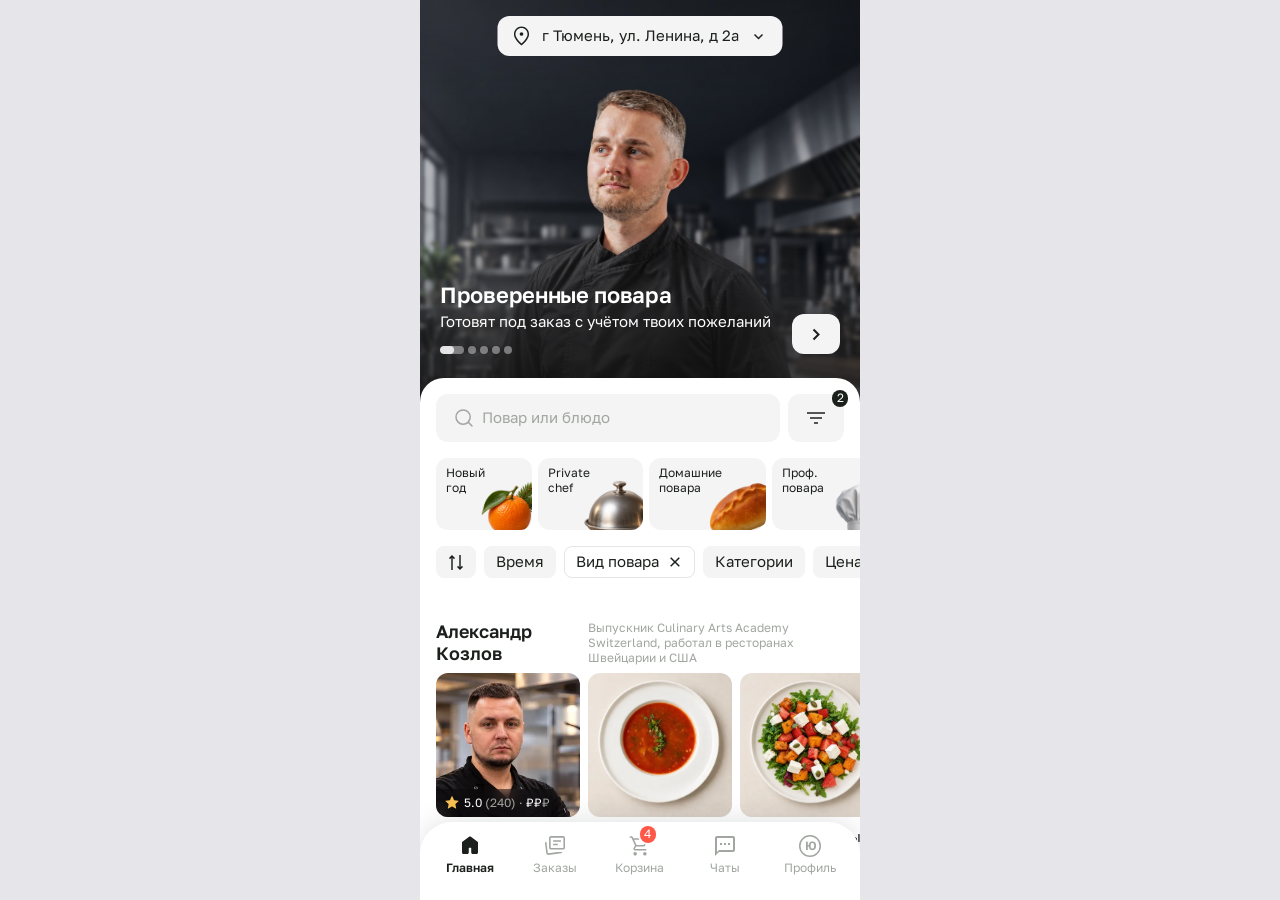
==== glavnaya-ryad-povara/index.html @ f870482f "Главная: закреплённая панель fixed для белой полосы в Safari (20.11) Co-Authored-By: Claude Sonnet 5" ====
<!doctype html>
<html lang="ru">
<head>
<meta charset="utf-8">
<meta name="viewport" content="width=device-width, initial-scale=1, viewport-fit=cover">
<!-- полоса с часами и батареей — цвета шапки с адресом (2026-11-11); тема меняет его скриптом -->
<meta name="theme-color" content="#ffffff">
<title>Главная: ряд повара</title>
<!-- Концепт главной: Figma «Главная», секция 4780:219049 (2026-11-20) — этаж по кадру 4759:200553
     (второй вариант 4780:204727 снят, есть в коммите cc2fe8f) и закреплённый адрес (4780:219273). Прежняя вёрстка — в коммитах до 2026-11-20, ещё раньше — arhiv/.
     Данные поваров — с прода 26.10.26, koncept-ryad-povara/povara.json; станции метро — из макетов, не с прода.
     Баннер — статичная картинка, собрана из слоёв кадра 4759:200554. -->
<link rel="preconnect" href="https://fonts.googleapis.com">
<link rel="preconnect" href="https://fonts.gstatic.com" crossorigin>
<link rel="stylesheet" href="https://fonts.googleapis.com/css2?family=Golos+Text:wght@400;600&family=Yanone+Kaffeesatz:wght@600&display=swap">
<link rel="stylesheet" href="ds/tokens.css?v=20261120pub2">
<link rel="stylesheet" href="ds/tab-bar.css?v=20261120pub2">
<link rel="stylesheet" href="local.css?v=20261120pub2">
</head>
<body>
<div class="app">
  <div class="screen">
  <div class="addr"><img src="ic/map-location-dark.svg" alt="" width="24" height="24"><span>г Тюмень, ул. Ленина, д 2а</span><img src="ic/chevron-down-24-dark.svg" alt="" width="24" height="24"></div>
  <div class="head-bg"></div>
  <div class="head-bar" hidden></div>
  <main class="scroll">
    <!-- Фото баннера стоит на месте, белый лист наезжает на него. Затемнение, текст, кнопка и точки едут с листом.
         Адрес всегда на экране; при закреплении растягивается на всю ширину над белой панелью (Figma 4780:219273). -->
    <div class="banner-photo">
      <img class="banner-img" src="img/banner-v20261120.jpg" alt="">
      <div class="banner-dim"></div>
      <div class="banner-top"></div>
    </div>
    <section class="banner">
      <div class="banner-bottom"></div>
      <div class="offer">
        <div class="offer-t">
          <h1>Проверенные повара</h1>
          <p>Готовят под заказ с учётом твоих пожеланий</p>
        </div>
        <div class="offer-foot"><div class="dots"><i class="on"></i><i></i><i></i><i></i><i></i></div></div>
        <button class="offer-go" type="button" aria-label="Смотреть всех"><img src="ic/chevron-right-bold.svg" alt="" width="24" height="24"></button>
      </div>
    </section>

    <section class="sheet">
      <div class="search-row">
        <div class="search"><img src="ic/search.svg" alt="" width="24" height="24"><span>Повар или блюдо</span></div>
        <button class="filter-btn" type="button" aria-label="Фильтры, выбрано 2"><img src="ic/list-filter.svg" alt="" width="24" height="24"><span class="badge">2</span></button>
      </div>
      <div class="tiles hs">
        <a class="tile" href="#" style="width:96px"><img src="img/v2/tile-mandarin.png" alt="" style="--r:-34px;--b:-9px"><span>Новый<br>год</span></a>
        <a class="tile" href="#" style="width:105px"><img src="img/v2/tile-klosh.png" alt="" style="--r:-31px;--b:-9px"><span>Private<br>chef</span></a>
        <a class="tile" href="#" style="width:117px"><img src="img/v2/tile-pirozhok.png" alt="" style="--r:-34px;--b:-9px"><span>Домашние<br>повара</span></a>
        <a class="tile" href="#" style="width:120px"><img src="img/v2/tile-kolpak.png" alt="" style="--r:-28px;--b:-9px"><span>Проф.<br>повара</span></a>
        <a class="tile" href="#" style="width:88px"><img src="img/v2/tile-tort.png" alt="" style="--r:-26.86px;--b:-2.61px;--w:82px;--h:44.727px"><span>Конди-<br>теры</span></a>
      </div>
      <div class="filters hs">
        <button class="chip icon" type="button" aria-label="Сортировка"><img src="ic/sort.svg" alt="" width="24" height="24"></button>
        <button class="chip" type="button">Время</button>
        <button class="chip on" type="button">Вид повара<img src="ic/close-small.svg" alt="" width="24" height="24"></button>
        <button class="chip" type="button">Категории</button>
        <button class="chip" type="button">Цена</button>
      </div>

      <!-- Этажи поваров — Figma 4759:200553 -->
      <div class="cooks">
        <article class="cook">
          <a class="cook-head" href="#">
            <b class="cook-name">Александр Козлов</b><span class="cook-bio">Выпускник Culinary Arts Academy Switzerland, работал в ресторанах Швейцарии и США</span>
          </a>
          <div class="dishes hs">
            <a class="cook-photo" href="#"><img src="img/av-kozlov.webp" alt="Александр Козлов"><span class="photo-rate"><img src="ic/star-fill-16.svg" alt="" width="16" height="16"><span>5.0 <span class="mute">(240) · </span>₽₽<span class="mute">₽</span></span></span></a>
            <img src="img/emelyanova-1.webp" alt="">
            <img src="img/emelyanova-2.webp" alt="">
            <img src="img/emelyanova-3.webp" alt="">
          </div>
          <div class="facts hs">
            <span class="fact"><img src="ic/clock.svg" alt="" width="24" height="24"><span>Завтра с 11:00</span></span>
            <span class="fact"><img src="ic/truck.svg" alt="" width="24" height="24"><span>От 540 ₽</span></span>
            <span class="fact"><span class="pin" style="--line:#fc5454"><img src="ic/map-pin.svg" alt="" width="24" height="24"><i></i></span><span>Университет Дружбы Народов</span></span>
          </div>
        </article>

        <article class="cook">
          <a class="cook-head" href="#">
            <b class="cook-name">Денис Сыс</b><span class="cook-bio">Шеф-повар с 10-летним стажем и международным опытом</span>
          </a>
          <div class="dishes hs">
            <a class="cook-photo" href="#"><img src="img/av-sys.webp" alt="Денис Сыс"><span class="photo-rate"><img src="ic/star-fill-16.svg" alt="" width="16" height="16"><span>4.9 <span class="mute">(274) · </span>₽₽<span class="mute">₽</span></span></span></a>
            <img src="img/sys-1.webp" alt="">
            <img src="img/sys-2.webp" alt="">
            <img src="img/sys-3.webp" alt="">
          </div>
          <div class="facts hs">
            <span class="fact"><img src="ic/clock-green.svg" alt="" width="24" height="24"><span>Сегодня с 21:00</span></span>
            <span class="fact"><img src="ic/truck.svg" alt="" width="24" height="24"><span>От 540 ₽</span></span>
            <span class="fact"><span class="pin" style="--line:#3c8fdc"><img src="ic/map-pin.svg" alt="" width="24" height="24"><i></i></span><span>Бибирево</span></span>
          </div>
        </article>

        <a class="interlude" href="#">
          <img src="img/v2/otbor.png" alt="" width="80" height="80">
          <span class="interlude-t">
            <b><span>Как мы отбираем поваров</span><img src="ic/chevron-right-bold.svg" alt="" width="24" height="24"></b>
            <p>Кого пускаем готовить и что проверяем перед первым заказом</p>
          </span>
        </a>

        <article class="cook">
          <a class="cook-head" href="#">
            <b class="cook-name">Елена Емельянова</b><span class="cook-bio">Профессиональный повар, стаж более 20 лет</span>
          </a>
          <div class="dishes hs">
            <a class="cook-photo" href="#"><img src="img/av-emelyanova.webp" alt="Елена Емельянова"><span class="photo-rate"><img src="ic/star-fill-16.svg" alt="" width="16" height="16"><span>5.0 <span class="mute">(384) · </span>₽<span class="mute">₽₽</span></span></span></a>
            <img src="img/kozlov-1.webp" alt="">
            <img src="img/kozlov-2.webp" alt="">
            <img src="img/kozlov-3.webp" alt="">
          </div>
          <div class="facts hs">
            <span class="fact"><img src="ic/clock.svg" alt="" width="24" height="24"><span>Завтра с 11:00</span></span>
            <span class="fact"><img src="ic/truck.svg" alt="" width="24" height="24"><span>От 540 ₽</span></span>
            <span class="fact"><span class="pin" style="--line:#2ba84a"><img src="ic/map-pin.svg" alt="" width="24" height="24"><i></i></span><span>Сокольники</span></span>
          </div>
        </article>
      </div>
    </section>
  </main>
  </div>
  <nav class="tab-bar" data-active="home" data-cart="4"></nav>
</div>
<script src="ds/tab-bar.js?v=20261120pub2"></script>
<script>
  // Шапка с адресом. Пока лист далеко, фото темнеет: чем ближе лист к адресу, тем темнее, до 50 %. Когда до верха
  // листа остаётся 124 px, белый фон поднимается из-под листа быстрее него и доходит до верха, когда лист встаёт
  // под панель (72 px = 16 + плашка 40 + 16). Дальше адрес закреплён (Figma 4780:219273, 2026-11-20): белая панель
  // над контентом, за следующие 24 px прокрутки её нижние углы скругляются до 24, проявляется тень, а плашка адреса
  // растягивается от ширины текста до всей ширины минус 16 по краям — текст по центру, иконки уходят к краям.
  (function () {
    var sc = document.querySelector('.scroll'), sheet = document.querySelector('.sheet'), addr = document.querySelector('.addr');
    var bg = document.querySelector('.head-bg'), bar = document.querySelector('.head-bar'), dim = document.querySelector('.banner-dim');
    var FROM = 124, TO = 72, R = 24, DIM = .5, start = null, hug = null, queued = false;
    // Полоса с часами и батареей в мобильном Safari (2026-11-20): после закрепления адреса — белая, символы тёмные.
    // iOS 15–18 красят её по theme-color и фону страницы (белые, задаёт скрипт темы), iOS 26 — по элементу
    // position: fixed у верхнего края: это закреплённая панель. Если Safari кладёт страницу под полосу
    // (viewport-fit=cover), адрес и панель сдвигаются на её высоту — sat берём из вычисленного top плашки адреса.
    var sat = 0;
    function update() {
      queued = false;
      sat = Math.max(0, parseFloat(getComputedStyle(addr).top) - 16) || 0;
      TO = 72 + sat; FROM = TO + 52;
      var t = sheet.getBoundingClientRect().top - sc.getBoundingClientRect().top;
      if (start === null || sc.scrollTop === 0) start = t + sc.scrollTop;
      if (hug === null) { addr.style.width = ''; hug = addr.offsetWidth; }
      dim.style.opacity = DIM * Math.min(1, Math.max(0, (start - t) / (start - FROM)));
      var p = Math.min(1, Math.max(0, (FROM - t) / (FROM - TO)));
      var q = Math.min(1, Math.max(0, (TO - t) / R));
      bg.style.visibility = t >= FROM || q === 1 ? 'hidden' : 'visible';
      bg.style.transform = 'translateY(' + (FROM * (1 - p)) + 'px)';
      bg.style.borderRadius = (R * (1 - p)) + 'px ' + (R * (1 - p)) + 'px 0 0';
      bar.hidden = t > TO;
      bar.style.borderRadius = '0 0 ' + (R * q) + 'px ' + (R * q) + 'px';
      bar.style.setProperty('--q', q.toFixed(3));
      var full = sc.clientWidth - 32;
      addr.style.width = q > 0 ? (hug + (full - hug) * q) + 'px' : '';
      sheet.style.borderRadius = (R * (1 - q)) + 'px ' + (R * (1 - q)) + 'px 0 0';
    }
    sc.addEventListener('scroll', function () { if (!queued) { queued = true; requestAnimationFrame(update); } }, { passive: true });
    window.addEventListener('resize', function () { start = null; hug = null; update(); });
    document.fonts && document.fonts.ready.then(function () { hug = null; update(); });
    update();
  })();
  // Две темы (2026-11-10): зелёная — Figma 4660:14499, тот же концепт, другие цвета. С 2026-11-11 без табов, две ссылки: без хеша белая, #green зелёная.
  // Цвета — переменными на .app, иконки и сторис с зашитыми цветами — из зелёных копий (ic-green/, img/story-green-*).
  (function () {
    var app = document.querySelector('.app');
    function setTheme() {
      var green = location.hash === '#green';
      app.dataset.theme = green ? 'green' : 'white';
      // полоса с часами и батареей — цвета шапки с адресом: theme-color и фон страницы, по ним браузер её красит
      var bar = green ? '#f1f3ef' : '#ffffff';
      document.querySelector('meta[name=theme-color]').content = bar;
      document.documentElement.style.background = document.body.style.background = bar;
      document.querySelectorAll('.screen img').forEach(function (img) {
        if (!img.dataset.src) img.dataset.src = img.getAttribute('src');
        var src = img.dataset.src;
        img.setAttribute('src', green ? src.replace(/^ic\//, 'ic-green/').replace(/^img\/story-(\d)/, 'img/story-green-$1') : src);
      });
    }
    window.addEventListener('hashchange', setTheme);
    setTheme();
  })();
  // Старые ссылки на #v1 и #v2 ведут в архив
  if (location.hash === '#v1' || location.hash === '#v2') location.replace('arhiv/index.html' + location.hash);
  // Строка «время · доставка · метро» едет вместе с рядом фото (2026-11-20): сдвигается на столько же, пока не дойдёт
  // до своего конца — тогда встаёт у правого края, а фото листаются дальше. Обратно так же.
  document.querySelectorAll('.cook').forEach(function (cook) {
    var dishes = cook.querySelector('.dishes'), facts = cook.querySelector('.facts');
    function sync() { facts.scrollLeft = Math.min(dishes.scrollLeft, facts.scrollWidth - facts.clientWidth); }
    dishes.addEventListener('scroll', sync, { passive: true });
    window.addEventListener('resize', sync);
  });
  // Пока ссылок на экраны повара нет
  document.querySelectorAll('a[href="#"]').forEach(function (a) {
    a.addEventListener('click', function (e) { e.preventDefault(); });
  });
</script>
</body>
</html>
---- glavnaya-ryad-povara/ds/tokens.css ----
/*
 * tokens.css — сгенерирован из tokens.json скриптом build-tokens.py. Руками не править.
 * Правишь токен → правишь design-system/tokens.json → запускаешь build-tokens.py.
 */

:root {
  /* color */
  --color-text-and-icon: #1c201d;
  --color-text-and-icon-on-dark: #ffffff;
  --color-text-and-icon-mute: #a1a6a1;
  --color-bg: #ffffff;
  --color-bg-contrast: #f4f4f4;
  --color-border: #e3e6e2;
  --color-accent: #1daa47;
  --color-accent-bg: #e7f5eb;
  --color-accent-hover: #078b2e;
  --color-error: #ff5748;
  --color-error-hover: #ffd5d1;
  --color-error-bg: #ffe6e4;

  /* space: пусто */

  /* radius */
  --radius-default: 12px;
  --radius-small: 8px;

  /* font */
  --font-family: "Golos Text", -apple-system, BlinkMacSystemFont, "Segoe UI", Roboto, sans-serif;
  --font-family-accent: "Yanone Kaffeesatz", "Golos Text", sans-serif;
  --font-h2: 600 22px/28px var(--font-family);
  --font-h3: 600 18px/22px var(--font-family);
  --font-h4: 600 15px/21px var(--font-family);
  --font-h5: 600 12px/15px var(--font-family);
  --font-body: 400 15px/21px var(--font-family);
  --font-caption: 400 12px/15px var(--font-family);
  --font-h1-wow: 600 48px/42px var(--font-family-accent);
  --font-h1-wow-tracking: -0.3px;
  --font-h1-wow-case: uppercase;

  /* size: пусто */

  /* shadow: пусто */

  /* breakpoint: пусто */
}
---- glavnaya-ryad-povara/ds/tab-bar.css ----
/*
 * tab-bar — нижнее меню приложения.
 * Снят с Figma «Главная», bottom-menu (узел 4544:6009), 27.10.26. Стили — новая ДС v2:
 * цвета Colors-semantic-styles-v2, подпись — caption-v2.
 * Отличие от макета: в макете пункты по 72 px по центру, здесь просветы между пунктами
 * и до краёв равные на любой ширине (пользователь, 27.10.26: «равные отступы по ширине —
 * как обычно на мобильных таббарах»).
 *
 * Подключение (иконки и подписи рисует tab-bar.js):
 *   <link rel="stylesheet" href="…/design-system/tokens.css">
 *   <link rel="stylesheet" href="…/design-system/components/tab-bar.css">
 *   <nav class="tab-bar" data-active="home" data-cart="4"></nav>
 *   <script src="…/design-system/components/tab-bar.js"></script>
 *
 * data-active: home | orders | cart | chats | profile
 * data-cart:   число на бейдже корзины; нет атрибута — нет бейджа.
 * Таббар не задаёт себе внешние отступы и положение: прибить его к низу экрана —
 * дело контейнера (например, flex-колонка с прокручиваемым содержимым выше).
 */

.tab-bar {
  display: flex;
  justify-content: space-evenly;
  height: 78px;
  padding: 0 8px;
  background: var(--color-bg);
  box-shadow: inset 0 1px 0 var(--color-border);
}

.tab-bar__item {
  flex: 0 0 auto;
  display: flex;
  flex-direction: column;
  justify-content: flex-end;
  align-items: center;
  gap: 2px;
  padding: 12px 0 24px;
  border: 0;
  background: none;
  font: var(--font-caption);
  color: var(--color-text-and-icon-mute);
  text-decoration: none;
  cursor: pointer;
}

.tab-bar__item.is-active { color: var(--color-text-and-icon); }

.tab-bar__icon { position: relative; width: 24px; height: 24px; color: var(--color-text-and-icon-mute); }
.tab-bar__icon svg { display: block; width: 24px; height: 24px; }
.tab-bar__item.is-active .tab-bar__icon { color: var(--color-accent); }

.tab-bar__label { padding-bottom: 1px; white-space: nowrap; }

.tab-bar__badge {
  position: absolute;
  left: 12px;
  top: -8px;
  min-width: 16px;
  height: 17px;
  padding: 0 4px 2px;
  border-radius: 16px;
  background: var(--color-error);
  box-shadow: 0 0 0 2px var(--color-bg);
  font: var(--font-caption);
  color: var(--color-text-and-icon-on-dark);
  text-align: center;
}
---- glavnaya-ryad-povara/local.css ----
/* Главная: концепт «ряд повара». С 2026-11-20 свёрстан по Figma «Главная», секция 4780:219049:
   вариант этажа 1 — кадр 4759:200553, вариант 2 — 4780:204727, закреплённый адрес — 4780:219273.
   Прежняя вёрстка (сторис-кружки, фильтры с иконками, этаж «имя и рейтинг сверху») — в коммите до 2026-11-20. */
* { box-sizing: border-box; }
html, body { margin: 0; height: 100%; }
body { background: #e5e5ea; font: var(--font-body); color: var(--color-text-and-icon); }
/* На телефоне фон страницы — цвета шапки (его ставит скрипт, по нему браузер красит полосу с часами).
   Ширина (2026-11-20): на телефоне до 500 px — на случай широкого телефона у согласующего, на десктопе
   (мышь) 440 px. Шире прототипа — по бокам серый. */
@media (min-width: 501px) { html, body { background: #e5e5ea !important; } }
@media (hover: hover) and (pointer: fine) and (min-width: 441px) { html, body { background: #e5e5ea !important; } }
p { margin: 0; }
img { display: block; }
.hs { display: flex; overflow-x: auto; scrollbar-width: none; overscroll-behavior-x: contain; }
.hs::-webkit-scrollbar { display: none; }
.mute { color: var(--color-text-and-icon-mute); }
.ink { color: var(--color-text-and-icon); }
[hidden] { display: none !important; }

.app { position: relative; display: flex; flex-direction: column; width: 100%; max-width: 500px; height: 100vh; height: 100dvh; margin: 0 auto; overflow: hidden; background: var(--color-bg); color: var(--color-text-and-icon); }
/* .screen — весь экран: таббар лежит поверх контента (у него скруглённый верх, под углами виден контент) */
@media (hover: hover) and (pointer: fine) { .app { max-width: 440px; } }
.screen { position: relative; flex: 1; min-height: 0; display: flex; flex-direction: column; }
.scroll { flex: 1; min-height: 0; overflow-y: auto; overflow-x: hidden; }

/* Таббар из дизайн-системы, поверх — отличия нового макета (bottom-menu 4780:219050): скруглённый верх 32,
   тень вместо линии, активный пункт тёмный, подпись полужирная. В дизайн-систему не переносим (правило 4). */
.app > .tab-bar { position: absolute; left: 0; right: 0; bottom: 0; z-index: 6; border-radius: 32px 32px 0 0; box-shadow: 0 -2px 32px -5px rgba(13, 18, 28, .16); }
.app > .tab-bar .tab-bar__item.is-active .tab-bar__icon { color: var(--color-text-and-icon); }
.app > .tab-bar .tab-bar__item.is-active .tab-bar__label { font-weight: 600; }
/* пункты делят всю ширину поровну, поля по бокам 8 (в макете по 75 px на 390) — в дизайн-системе просветы равные */
.app > .tab-bar { justify-content: stretch; padding: 0 8px; }
.app > .tab-bar .tab-bar__item { flex: 1 1 0; min-width: 0; }

/* баннер — Figma 4759:200554: 390×356, белый лист наезжает снизу на 24. Картинка собрана из двух слоёв макета
   (кухня с размытием 70 % на #08111d и повар), 3x, 1170×1068 — ровно в пропорции баннера.
   Скролл (2026-11-10): фото прилипает к верху и стоит на месте, белый лист наезжает на него; слой .banner
   с затемнением, текстом, кнопкой и точками лежит поверх фото и едет с листом. */
.banner-photo { position: sticky; top: 0; aspect-ratio: 390 / 356; overflow: hidden; background: #08111d; }
.banner { position: relative; z-index: 1; aspect-ratio: 390 / 356; margin-top: calc(-100% * 356 / 390); }
.banner-img { position: absolute; inset: 0; width: 100%; height: 100%; object-fit: cover; object-position: 50% 0; }
.banner-dim { position: absolute; inset: 0; background: #000; opacity: 0; }
.banner-top { position: absolute; inset: 0 0 auto; height: 100px; background: linear-gradient(#000, transparent); opacity: .2; }
.banner-bottom { position: absolute; inset: auto 0 0; height: 162px; background: linear-gradient(rgba(21, 21, 21, 0), #151515); opacity: .6; -webkit-backdrop-filter: blur(32px); backdrop-filter: blur(32px);
  -webkit-mask-image: linear-gradient(transparent, #000 50%); mask-image: linear-gradient(transparent, #000 50%); }
.offer { position: absolute; left: 20px; right: 20px; bottom: 48px; display: flex; flex-direction: column; gap: 2px; color: var(--color-text-and-icon-on-dark); }
.offer-t { display: flex; flex-direction: column; gap: 2px; }
.offer h1 { margin: 0; font: var(--font-h2); letter-spacing: -0.3px; }
.offer p { padding-right: 56px; font: var(--font-body); }
.offer-foot { display: flex; align-items: flex-end; height: 20px; padding-top: 12px; }
.offer-go { position: absolute; right: 0; bottom: 0; display: flex; padding: 8px 12px; border: 0; border-radius: var(--radius-default); background: var(--color-bg-contrast); cursor: pointer; }
.dots { display: flex; align-items: center; gap: 4px; }
.dots i { width: 8px; height: 8px; border-radius: 4px; background: #fff; opacity: .4; }
.dots .on { position: relative; width: 24px; opacity: 1; background: rgba(255, 255, 255, .4); overflow: hidden; }
.dots .on::after { content: ""; position: absolute; inset: 0 auto 0 0; width: 14px; border-radius: 4px; background: rgba(255, 255, 255, .8); }

/* Адрес — плашка #f4f4f4 по ширине текста, по центру; статус-бар не рисуем, поэтому 16 px от верха.
   Закреплённый (Figma 4780:219273, 2026-11-20): плашка растягивается на всю ширину минус 16 по краям,
   текст по центру, иконки по краям; под ней белая панель со скруглённым низом 24 и тенью.
   Ширину по мере прокрутки задаёт скрипт. */
.addr { position: fixed; top: calc(16px + env(safe-area-inset-top, 0px)); left: 50%; z-index: 5; transform: translateX(-50%); display: flex; align-items: center; justify-content: space-between; gap: 8px; max-width: calc(100% - 32px); height: 40px; padding: 8px 12px; border-radius: var(--radius-default); background: var(--color-bg-contrast); font: var(--font-body); color: var(--color-text-and-icon); white-space: nowrap; }
.addr span { overflow: hidden; text-overflow: ellipsis; padding: 1px 0 2px; }
/* белый фон, который поднимается из-под листа перед закреплением (2026-11-11) */
.head-bg { position: absolute; top: 0; left: 0; right: 0; z-index: 2; height: 240px; border-radius: 24px 24px 0 0; background: var(--color-bg); visibility: hidden; pointer-events: none; }
/* закреплённая панель: 16 + плашка 40 + 16. С 2026-11-20 position: fixed у верхнего края — по ней Safari на iOS 26
   красит полосу с часами; адрес тоже fixed. Если страница лежит под полосой, обе сдвигаются на её высоту (safe-area). */
/* Тень 0 2 32 −5 rgba(13,18,28,.16), её плотность — --q от скрипта */
.head-bar { --q: 0; position: fixed; top: 0; left: 0; right: 0; z-index: 4; max-width: 500px; margin: 0 auto; height: calc(72px + env(safe-area-inset-top, 0px)); background: var(--color-bg); box-shadow: 0 2px 32px -5px rgba(13, 18, 28, calc(.16 * var(--q))); pointer-events: none; }
@media (hover: hover) and (pointer: fine) { .head-bar { max-width: 440px; } }

/* белый лист — Figma 4759:200553: от верха листа 16, поиск, 16, карточки подборок, 16, фильтры, 32, повара */
.sheet { position: relative; z-index: 3; margin-top: -24px; padding: 16px 0 110px; border-radius: 24px 24px 0 0; background: var(--color-bg); }
.search-row { position: relative; display: flex; gap: 8px; margin: 0 16px; }
.search { flex: 1; min-width: 0; display: flex; align-items: center; gap: 6px; padding: 12px 20px 12px 16px; border-radius: var(--radius-default); background: var(--color-bg-contrast); color: var(--color-text-and-icon-mute); }
.search span { padding: 1px 0 2px; white-space: nowrap; }
.filter-btn { position: relative; flex: none; display: flex; padding: 12px 16px; border: 0; border-radius: var(--radius-default); background: var(--color-bg-contrast); cursor: pointer; }
.badge { position: absolute; top: -4px; right: -4px; min-width: 16px; padding: 0 4px 2px; border-radius: 16px; background: var(--color-text-and-icon); font: var(--font-caption); color: var(--color-text-and-icon-on-dark); text-align: center; }

/* Подборки карточками — Figma «Ряд 2» 4780:202649: высота 72, скругление 12, через 6. Подпись 12/15 в углу,
   картинка вылезает за правый нижний край и обрезается. Ширина и сдвиг картинки — у каждой свои, как в макете. */
.tiles { gap: 6px; margin-top: 16px; padding: 0 16px; }
.tile { position: relative; flex: none; height: 72px; border-radius: var(--radius-default); background: var(--color-bg-contrast); overflow: hidden; color: var(--color-text-and-icon); text-decoration: none; }
.tile span { position: absolute; left: 10px; top: 7px; font: var(--font-caption); white-space: nowrap; }
.tile img { position: absolute; right: var(--r); bottom: var(--b); width: var(--w, 108px); height: var(--h, 59px); max-width: none; object-fit: contain; }

/* Фильтры — 4759:200633: без иконок, кроме сортировки; выбранный белый с обводкой 1 px и крестиком.
   Ряд листается вбок; запас 2 px сверху и снизу, чтобы не срезалась обводка выбранного */
.filters { gap: 8px; margin: 14px 0 -2px; padding: 2px 16px; }
.chip { flex: none; display: flex; align-items: center; gap: 4px; padding: 4px 12px; border: 0; border-radius: var(--radius-small); background: var(--color-bg-contrast); font: var(--font-body); color: var(--color-text-and-icon); white-space: nowrap; cursor: pointer; }
.chip.icon { padding: 4px 8px; }
.chip.on { padding: 3px 7px 3px 11px; border: 1px solid var(--color-border); background: var(--color-bg); }

/* повара: от фильтров 32, между этажами 32 */
.cooks { display: flex; flex-direction: column; gap: 32px; padding-top: 32px; }
.cook { display: flex; flex-direction: column; gap: 8px; }
.cook-head { display: flex; gap: 8px; margin: 0 16px; color: inherit; text-decoration: none; }
.cook-name { font: var(--font-h3); }
.cook-bio { font: var(--font-caption); color: var(--color-text-and-icon-mute); overflow: hidden; display: -webkit-box; -webkit-box-orient: vertical; }
.dishes { gap: 8px; padding: 0 16px; }
.dishes > img { flex: none; width: 144px; height: 144px; border-radius: 12px; object-fit: cover; }
/* фото повара — кадр из макета (4759:200737): исходник 164 % × 205 %, сдвиг −40 %, −3 % */
.cook-photo { position: relative; flex: none; width: 144px; height: 144px; border-radius: 12px; overflow: hidden; }
.cook-photo > img { position: absolute; left: -57.7px; top: -4.2px; width: 236.8px; height: 295.6px; max-width: none; }
/* Время, доставка и метро под фото — 4759:200750: через 12, иконки 24 через 2. Строка шире экрана — листается */
.facts { gap: 12px; padding: 0 16px; }
.fact { flex: none; display: flex; align-items: center; gap: 2px; font: var(--font-body); white-space: nowrap; }
.fact span { padding: 1px 0 2px; }
/* строка не листается сама: её сдвигает скрипт вслед за рядом фото, пока не дойдёт до конца (2026-11-20) */
.facts { overflow-x: hidden; }
/* Точка ветки метро на иконке — 6×6, обводка 1 px снаружи цвета фона (в макете #fc5454 с белой обводкой OUTSIDE 1).
   Цвет задаётся у каждого повара через --line; пока условные, разные (2026-11-20). */
.pin { position: relative; flex: none; width: 24px; height: 24px; }
.pin i { position: absolute; left: 16px; top: 2px; width: 6px; height: 6px; border-radius: 50%; background: var(--line, #fc5454); box-shadow: 0 0 0 1px var(--color-bg); }

/* Этаж — Figma 4759:200731: имя в две строки на 144, справа регалии серым до трёх строк; рейтинг и ценовой
   сегмент — плашкой на фото. Линия 1 px (обводка верха шапки, до имени 10 — в макете 8, пользователь попросил 10 2026-11-20) только между двумя поварами подряд:
   после перебивки или баннера её нет (2026-11-20). Второй вариант этажа (4780:204727) снят 2026-11-20, есть в коммите cc2fe8f;
   вариант со скруглениями 0 и 4 px — в коммите 3090d8a. */
.cook-head { padding-top: 10px; }
.cook + .cook .cook-head { border-top: 1px solid var(--color-border); }
.cook-name { flex: none; width: 144px; }
.cook-bio { flex: 1; min-width: 0; -webkit-line-clamp: 3; }
.photo-rate { position: absolute; left: 0; bottom: 0; display: flex; align-items: flex-start; gap: 4px; padding: 6px 8px; border-radius: 0 8px 0 0; background: rgba(0, 0, 0, .24); -webkit-backdrop-filter: blur(8px); backdrop-filter: blur(8px); font: var(--font-caption); color: #fff; white-space: nowrap; }
.photo-rate span { padding-bottom: 1px; }
.photo-rate .mute { color: #a1a6a1; }


/* Перебивка между этажами — 4759:200797: серая карточка, картинка 80 (колпак с лупой на белом пятне), заголовок
   15/21 со стрелкой, подзаголовок 12/15 */
.interlude { display: flex; align-items: center; gap: 16px; margin: 0 16px; padding: 12px 16px; border-radius: var(--radius-default); background: var(--color-bg-contrast); color: var(--color-text-and-icon); text-decoration: none; }
.interlude > img { flex: none; width: 80px; height: 80px; }
.interlude-t { flex: 1; min-width: 0; padding-bottom: 4px; }
.interlude-t b { display: flex; align-items: center; gap: 2px; font: var(--font-h4); }
.interlude-t b span { padding: 1px 0 2px; }
.interlude-t p { font: var(--font-caption); }

/* Зелёная тема — Figma 4660:14499 (2026-11-10): тот же концепт, другие цвета. Фон #f1f3ef, подложки #e4e7e3,
   текст и иконки #0e3c1a, серый текст #95a399. Выбранный фильтр — цвета подложки, обводка #a3b4a7. */
.app[data-theme="green"] { --color-bg: #f1f3ef; --color-bg-contrast: #e4e7e3; --color-text-and-icon: #0e3c1a; --color-text-and-icon-mute: #95a399; }
.app[data-theme="green"] .chip.on { border-color: #a3b4a7; background: var(--color-bg-contrast); }
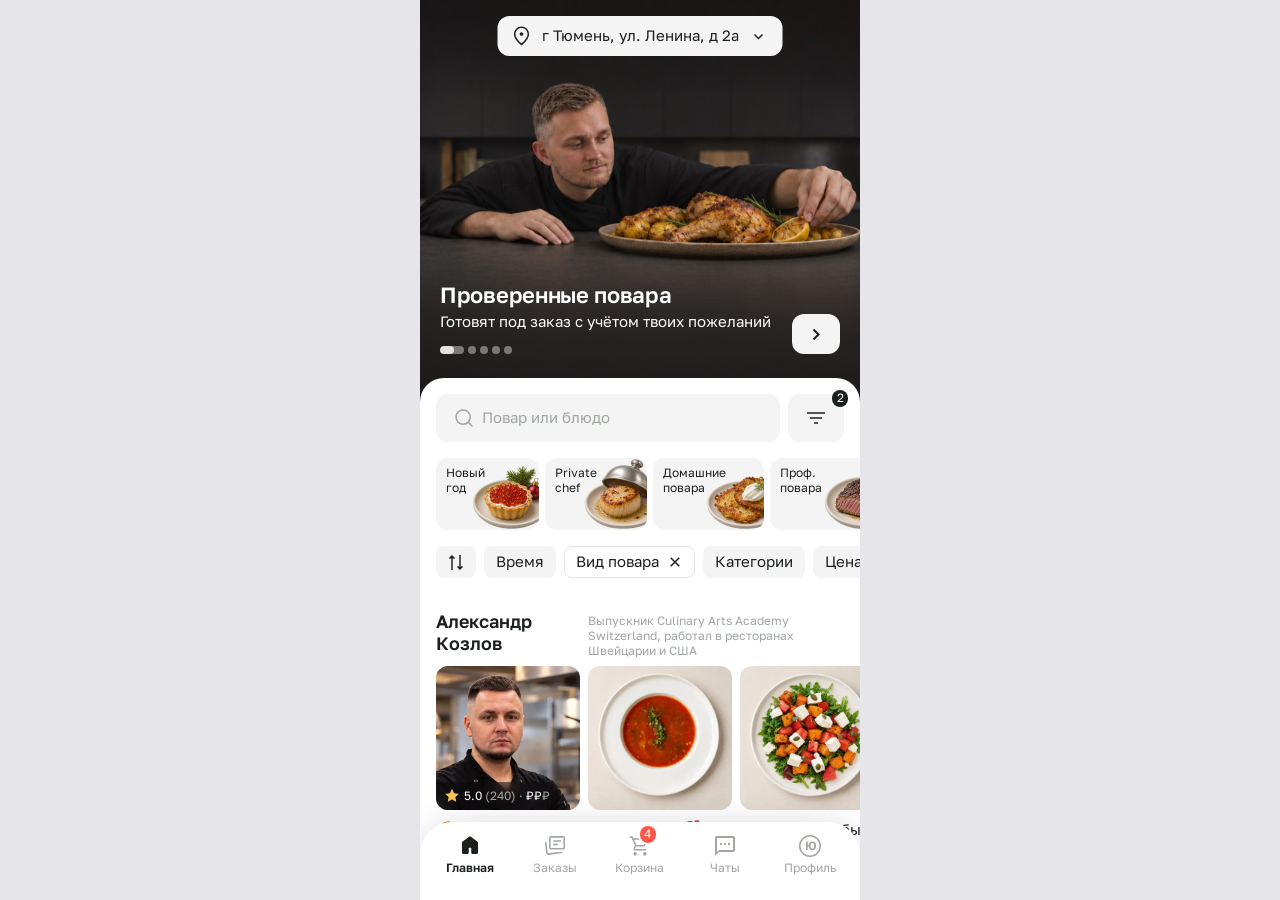
==== commit c2d9bcaa: "Главная: новый баннер и подборки, выравнивание этажа (pub5)" ====
--- a/glavnaya-ryad-povara/index.html
+++ b/glavnaya-ryad-povara/index.html
@@ -13,9 +13,9 @@
 <link rel="preconnect" href="https://fonts.googleapis.com">
 <link rel="preconnect" href="https://fonts.gstatic.com" crossorigin>
 <link rel="stylesheet" href="https://fonts.googleapis.com/css2?family=Golos+Text:wght@400;600&family=Yanone+Kaffeesatz:wght@600&display=swap">
-<link rel="stylesheet" href="ds/tokens.css?v=20261120pub2">
-<link rel="stylesheet" href="ds/tab-bar.css?v=20261120pub2">
-<link rel="stylesheet" href="local.css?v=20261120pub2">
+<link rel="stylesheet" href="ds/tokens.css?v=20261121pub5">
+<link rel="stylesheet" href="ds/tab-bar.css?v=20261121pub5">
+<link rel="stylesheet" href="local.css?v=20261121a">
 </head>
 <body>
 <div class="app">
@@ -27,7 +27,7 @@
     <!-- Фото баннера стоит на месте, белый лист наезжает на него. Затемнение, текст, кнопка и точки едут с листом.
          Адрес всегда на экране; при закреплении растягивается на всю ширину над белой панелью (Figma 4780:219273). -->
     <div class="banner-photo">
-      <img class="banner-img" src="img/banner-v20261120.jpg" alt="">
+      <img class="banner-img" src="img/banner-v20261121.jpg" alt="">
       <div class="banner-dim"></div>
       <div class="banner-top"></div>
     </div>
@@ -49,11 +49,11 @@
         <button class="filter-btn" type="button" aria-label="Фильтры, выбрано 2"><img src="ic/list-filter.svg" alt="" width="24" height="24"><span class="badge">2</span></button>
       </div>
       <div class="tiles hs">
-        <a class="tile" href="#" style="width:96px"><img src="img/v2/tile-mandarin.png" alt="" style="--r:-34px;--b:-9px"><span>Новый<br>год</span></a>
-        <a class="tile" href="#" style="width:105px"><img src="img/v2/tile-klosh.png" alt="" style="--r:-31px;--b:-9px"><span>Private<br>chef</span></a>
-        <a class="tile" href="#" style="width:117px"><img src="img/v2/tile-pirozhok.png" alt="" style="--r:-34px;--b:-9px"><span>Домашние<br>повара</span></a>
-        <a class="tile" href="#" style="width:120px"><img src="img/v2/tile-kolpak.png" alt="" style="--r:-28px;--b:-9px"><span>Проф.<br>повара</span></a>
-        <a class="tile" href="#" style="width:88px"><img src="img/v2/tile-tort.png" alt="" style="--r:-26.86px;--b:-2.61px;--w:82px;--h:44.727px"><span>Конди-<br>теры</span></a>
+        <a class="tile" href="#" style="width:103px"><img src="img/v2/tile-tartaletka.png" alt="" style="--r:-12px;--b:0px"><span>Новый<br>год</span></a>
+        <a class="tile" href="#" style="width:102px"><img src="img/v2/tile-grebeshok.png" alt="" style="--r:-15px;--b:0px"><span>Private<br>chef</span></a>
+        <a class="tile" href="#" style="width:111px"><img src="img/v2/tile-draniki.png" alt="" style="--r:-21px;--b:0px"><span>Домашние<br>повара</span></a>
+        <a class="tile" href="#" style="width:130px"><img src="img/v2/tile-steik.png" alt="" style="--r:-3px;--b:0px"><span>Проф.<br>повара</span></a>
+        <a class="tile" href="#" style="width:114px"><img src="img/v2/tile-chizkeik.png" alt="" style="--r:-7px;--b:-2px"><span>Конди-<br>теры</span></a>
       </div>
       <div class="filters hs">
         <button class="chip icon" type="button" aria-label="Сортировка"><img src="ic/sort.svg" alt="" width="24" height="24"></button>
@@ -74,6 +74,7 @@
             <img src="img/emelyanova-1.webp" alt="">
             <img src="img/emelyanova-2.webp" alt="">
             <img src="img/emelyanova-3.webp" alt="">
+            <a class="all-dishes" href="#">Все<br>блюда<img src="ic/arrow-right-20.svg" alt="" width="20" height="16"></a>
           </div>
           <div class="facts hs">
             <span class="fact"><img src="ic/clock.svg" alt="" width="24" height="24"><span>Завтра с 11:00</span></span>
@@ -91,6 +92,7 @@
             <img src="img/sys-1.webp" alt="">
             <img src="img/sys-2.webp" alt="">
             <img src="img/sys-3.webp" alt="">
+            <a class="all-dishes" href="#">Все<br>блюда<img src="ic/arrow-right-20.svg" alt="" width="20" height="16"></a>
           </div>
           <div class="facts hs">
             <span class="fact"><img src="ic/clock-green.svg" alt="" width="24" height="24"><span>Сегодня с 21:00</span></span>
@@ -116,6 +118,7 @@
             <img src="img/kozlov-1.webp" alt="">
             <img src="img/kozlov-2.webp" alt="">
             <img src="img/kozlov-3.webp" alt="">
+            <a class="all-dishes" href="#">Все<br>блюда<img src="ic/arrow-right-20.svg" alt="" width="20" height="16"></a>
           </div>
           <div class="facts hs">
             <span class="fact"><img src="ic/clock.svg" alt="" width="24" height="24"><span>Завтра с 11:00</span></span>
@@ -129,7 +132,7 @@
   </div>
   <nav class="tab-bar" data-active="home" data-cart="4"></nav>
 </div>
-<script src="ds/tab-bar.js?v=20261120pub2"></script>
+<script src="ds/tab-bar.js?v=20261121pub5"></script>
 <script>
   // Шапка с адресом. Пока лист далеко, фото темнеет: чем ближе лист к адресу, тем темнее, до 50 %. Когда до верха
   // листа остаётся 124 px, белый фон поднимается из-под листа быстрее него и доходит до верха, когда лист встаёт
--- a/glavnaya-ryad-povara/local.css
+++ b/glavnaya-ryad-povara/local.css
@@ -81,7 +81,7 @@
 .tiles { gap: 6px; margin-top: 16px; padding: 0 16px; }
 .tile { position: relative; flex: none; height: 72px; border-radius: var(--radius-default); background: var(--color-bg-contrast); overflow: hidden; color: var(--color-text-and-icon); text-decoration: none; }
 .tile span { position: absolute; left: 10px; top: 7px; font: var(--font-caption); white-space: nowrap; }
-.tile img { position: absolute; right: var(--r); bottom: var(--b); width: var(--w, 108px); height: var(--h, 59px); max-width: none; object-fit: contain; }
+.tile img { position: absolute; right: var(--r); bottom: var(--b); width: var(--w, 132px); height: var(--h, 72px); max-width: none; object-fit: contain; }
 
 /* Фильтры — 4759:200633: без иконок, кроме сортировки; выбранный белый с обводкой 1 px и крестиком.
    Ряд листается вбок; запас 2 px сверху и снизу, чтобы не срезалась обводка выбранного */
@@ -98,6 +98,10 @@
 .cook-bio { font: var(--font-caption); color: var(--color-text-and-icon-mute); overflow: hidden; display: -webkit-box; -webkit-box-orient: vertical; }
 .dishes { gap: 8px; padding: 0 16px; }
 .dishes > img { flex: none; width: 144px; height: 144px; border-radius: 12px; object-fit: cover; }
+/* «Все блюда» в конце ряда — Figma 4792:220110 (обновлена 2026-11-20): серая плашка 144, текст h3 слева, 12 от верха;
+   стрелка — иконка 20×16 в правом нижнем углу через 16 */
+.all-dishes { position: relative; flex: none; width: 144px; height: 144px; padding: 12px 16px; border-radius: 12px; background: var(--color-bg-contrast); font: var(--font-h3); color: var(--color-text-and-icon); text-decoration: none; }
+.all-dishes img { position: absolute; right: 16px; bottom: 16px; width: 20px; height: 16px; }
 /* фото повара — кадр из макета (4759:200737): исходник 164 % × 205 %, сдвиг −40 %, −3 % */
 .cook-photo { position: relative; flex: none; width: 144px; height: 144px; border-radius: 12px; overflow: hidden; }
 .cook-photo > img { position: absolute; left: -57.7px; top: -4.2px; width: 236.8px; height: 295.6px; max-width: none; }
@@ -116,10 +120,10 @@
    сегмент — плашкой на фото. Линия 1 px (обводка верха шапки, до имени 10 — в макете 8, пользователь попросил 10 2026-11-20) только между двумя поварами подряд:
    после перебивки или баннера её нет (2026-11-20). Второй вариант этажа (4780:204727) снят 2026-11-20, есть в коммите cc2fe8f;
    вариант со скруглениями 0 и 4 px — в коммите 3090d8a. */
-.cook-head { padding-top: 10px; }
-.cook + .cook .cook-head { border-top: 1px solid var(--color-border); }
+/* 2026-11-21: отступ над именем только у этажа с разделителем; описание на 3 px ниже — верх строчных на одной линии с именем (Figma 4759:200732) */
+.cook + .cook .cook-head { padding-top: 10px; border-top: 1px solid var(--color-border); }
 .cook-name { flex: none; width: 144px; }
-.cook-bio { flex: 1; min-width: 0; -webkit-line-clamp: 3; }
+.cook-bio { flex: 1; min-width: 0; padding-top: 3px; -webkit-line-clamp: 3; }
 .photo-rate { position: absolute; left: 0; bottom: 0; display: flex; align-items: flex-start; gap: 4px; padding: 6px 8px; border-radius: 0 8px 0 0; background: rgba(0, 0, 0, .24); -webkit-backdrop-filter: blur(8px); backdrop-filter: blur(8px); font: var(--font-caption); color: #fff; white-space: nowrap; }
 .photo-rate span { padding-bottom: 1px; }
 .photo-rate .mute { color: #a1a6a1; }
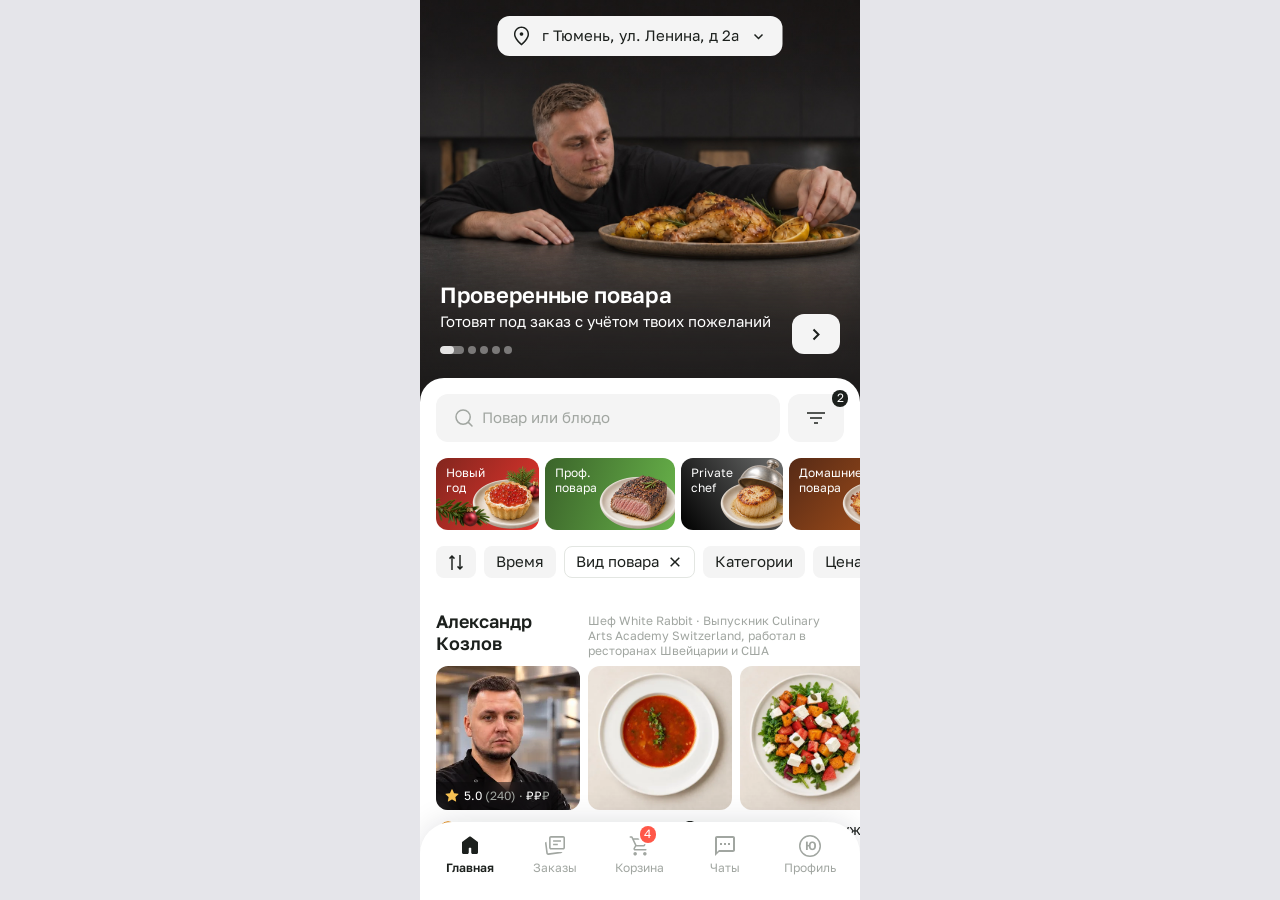
==== commit 83c7bfbb: "Главная: метро, пометка шефа, Private chef, подборки (pub6) Co-Authored-By: Claude Sonnet 5.5 <norep" ====
--- a/glavnaya-ryad-povara/index.html
+++ b/glavnaya-ryad-povara/index.html
@@ -13,9 +13,9 @@
 <link rel="preconnect" href="https://fonts.googleapis.com">
 <link rel="preconnect" href="https://fonts.gstatic.com" crossorigin>
 <link rel="stylesheet" href="https://fonts.googleapis.com/css2?family=Golos+Text:wght@400;600&family=Yanone+Kaffeesatz:wght@600&display=swap">
-<link rel="stylesheet" href="ds/tokens.css?v=20261121pub5">
-<link rel="stylesheet" href="ds/tab-bar.css?v=20261121pub5">
-<link rel="stylesheet" href="local.css?v=20261121a">
+<link rel="stylesheet" href="ds/tokens.css?v=20261123pub6">
+<link rel="stylesheet" href="ds/tab-bar.css?v=20261123pub6">
+<link rel="stylesheet" href="local.css?v=20261123a">
 </head>
 <body>
 <div class="app">
@@ -49,11 +49,11 @@
         <button class="filter-btn" type="button" aria-label="Фильтры, выбрано 2"><img src="ic/list-filter.svg" alt="" width="24" height="24"><span class="badge">2</span></button>
       </div>
       <div class="tiles hs">
-        <a class="tile" href="#" style="width:103px"><img src="img/v2/tile-tartaletka.png" alt="" style="--r:-12px;--b:0px"><span>Новый<br>год</span></a>
-        <a class="tile" href="#" style="width:102px"><img src="img/v2/tile-grebeshok.png" alt="" style="--r:-15px;--b:0px"><span>Private<br>chef</span></a>
-        <a class="tile" href="#" style="width:111px"><img src="img/v2/tile-draniki.png" alt="" style="--r:-21px;--b:0px"><span>Домашние<br>повара</span></a>
-        <a class="tile" href="#" style="width:130px"><img src="img/v2/tile-steik.png" alt="" style="--r:-3px;--b:0px"><span>Проф.<br>повара</span></a>
-        <a class="tile" href="#" style="width:114px"><img src="img/v2/tile-chizkeik.png" alt="" style="--r:-7px;--b:-2px"><span>Конди-<br>теры</span></a>
+        <a class="tile" href="#" style="width:103px;background:linear-gradient(-55deg,#ea352e,#82261e)"><img src="img/v2/tile-tartaletka.png" alt="" style="--r:-12px;--b:0px"><img class="tile-decor" src="img/v2/tile-vetka.png" alt=""><span>Новый<br>год</span></a>
+        <a class="tile" href="#" style="width:130px;background:linear-gradient(106.5deg,#3b642a,#68b34a)"><img src="img/v2/tile-steik.png" alt="" style="--r:-3px;--b:0px"><span>Проф.<br>повара</span></a>
+        <a class="tile" href="#" style="width:102px;background:linear-gradient(54.8deg,#000,#6c6d6c)"><img src="img/v2/tile-grebeshok.png" alt="" style="--r:-15px;--b:0px"><span>Private<br>chef</span></a>
+        <a class="tile" href="#" style="width:111px;background:linear-gradient(-49.4deg,#a9511a,#562a16)"><img src="img/v2/tile-draniki.png" alt="" style="--r:-21px;--b:0px"><span>Домашние<br>повара</span></a>
+        <a class="tile" href="#" style="width:114px;background:linear-gradient(-57.7deg,#de5025,#782b14)"><img src="img/v2/tile-chizkeik.png" alt="" style="--r:-7px;--b:-2px"><span>Конди-<br>теры</span></a>
       </div>
       <div class="filters hs">
         <button class="chip icon" type="button" aria-label="Сортировка"><img src="ic/sort.svg" alt="" width="24" height="24"></button>
@@ -67,7 +67,7 @@
       <div class="cooks">
         <article class="cook">
           <a class="cook-head" href="#">
-            <b class="cook-name">Александр Козлов</b><span class="cook-bio">Выпускник Culinary Arts Academy Switzerland, работал в ресторанах Швейцарии и США</span>
+            <b class="cook-name">Александр Козлов</b><span class="cook-bio"><span class="cook-chef">Шеф White Rabbit</span> · Выпускник Culinary Arts Academy Switzerland, работал в ресторанах Швейцарии и США</span>
           </a>
           <div class="dishes hs">
             <a class="cook-photo" href="#"><img src="img/av-kozlov.webp" alt="Александр Козлов"><span class="photo-rate"><img src="ic/star-fill-16.svg" alt="" width="16" height="16"><span>5.0 <span class="mute">(240) · </span>₽₽<span class="mute">₽</span></span></span></a>
@@ -79,7 +79,7 @@
           <div class="facts hs">
             <span class="fact"><img src="ic/clock.svg" alt="" width="24" height="24"><span>Завтра с 11:00</span></span>
             <span class="fact"><img src="ic/truck.svg" alt="" width="24" height="24"><span>От 540 ₽</span></span>
-            <span class="fact"><span class="pin" style="--line:#fc5454"><img src="ic/map-pin.svg" alt="" width="24" height="24"><i></i></span><span>Университет Дружбы Народов</span></span>
+            <span class="fact"><img src="ic/metro-msk.svg" alt="Метро" width="24" height="24"><i class="line" style="--line:#3553e8"><b>4</b></i><span>Университет Дружбы Народов</span></span>
           </div>
         </article>
 
@@ -88,7 +88,7 @@
             <b class="cook-name">Денис Сыс</b><span class="cook-bio">Шеф-повар с 10-летним стажем и международным опытом</span>
           </a>
           <div class="dishes hs">
-            <a class="cook-photo" href="#"><img src="img/av-sys.webp" alt="Денис Сыс"><span class="photo-rate"><img src="ic/star-fill-16.svg" alt="" width="16" height="16"><span>4.9 <span class="mute">(274) · </span>₽₽<span class="mute">₽</span></span></span></a>
+            <a class="cook-photo" href="#"><img src="img/av-sys.webp" alt="Денис Сыс"><span class="photo-tag"><img src="ic/room-service-16.svg" alt="" width="16" height="16"><span>Private chef</span></span><span class="photo-rate"><img src="ic/star-fill-16.svg" alt="" width="16" height="16"><span>4.9 <span class="mute">(274) · </span>₽₽<span class="mute">₽</span></span></span></a>
             <img src="img/sys-1.webp" alt="">
             <img src="img/sys-2.webp" alt="">
             <img src="img/sys-3.webp" alt="">
@@ -97,7 +97,7 @@
           <div class="facts hs">
             <span class="fact"><img src="ic/clock-green.svg" alt="" width="24" height="24"><span>Сегодня с 21:00</span></span>
             <span class="fact"><img src="ic/truck.svg" alt="" width="24" height="24"><span>От 540 ₽</span></span>
-            <span class="fact"><span class="pin" style="--line:#3c8fdc"><img src="ic/map-pin.svg" alt="" width="24" height="24"><i></i></span><span>Бибирево</span></span>
+            <span class="fact"><img src="ic/metro-msk.svg" alt="Метро" width="24" height="24"><i class="line" style="--line:#a1a2a3"><b>9</b></i><span>Бибирево</span></span>
           </div>
         </article>
 
@@ -123,7 +123,7 @@
           <div class="facts hs">
             <span class="fact"><img src="ic/clock.svg" alt="" width="24" height="24"><span>Завтра с 11:00</span></span>
             <span class="fact"><img src="ic/truck.svg" alt="" width="24" height="24"><span>От 540 ₽</span></span>
-            <span class="fact"><span class="pin" style="--line:#2ba84a"><img src="ic/map-pin.svg" alt="" width="24" height="24"><i></i></span><span>Сокольники</span></span>
+            <span class="fact"><img src="ic/metro-msk.svg" alt="Метро" width="24" height="24"><i class="line" style="--line:#ef161e"><b>1</b></i><span>Сокольники</span></span>
           </div>
         </article>
       </div>
@@ -132,7 +132,7 @@
   </div>
   <nav class="tab-bar" data-active="home" data-cart="4"></nav>
 </div>
-<script src="ds/tab-bar.js?v=20261121pub5"></script>
+<script src="ds/tab-bar.js?v=20261123pub6"></script>
 <script>
   // Шапка с адресом. Пока лист далеко, фото темнеет: чем ближе лист к адресу, тем темнее, до 50 %. Когда до верха
   // листа остаётся 124 px, белый фон поднимается из-под листа быстрее него и доходит до верха, когда лист встаёт
--- a/glavnaya-ryad-povara/local.css
+++ b/glavnaya-ryad-povara/local.css
@@ -80,7 +80,9 @@
    картинка вылезает за правый нижний край и обрезается. Ширина и сдвиг картинки — у каждой свои, как в макете. */
 .tiles { gap: 6px; margin-top: 16px; padding: 0 16px; }
 .tile { position: relative; flex: none; height: 72px; border-radius: var(--radius-default); background: var(--color-bg-contrast); overflow: hidden; color: var(--color-text-and-icon); text-decoration: none; }
-.tile span { position: absolute; left: 10px; top: 7px; font: var(--font-caption); white-space: nowrap; }
+.tile span { position: absolute; left: 10px; top: 7px; font: var(--font-caption); color: var(--color-text-and-icon-on-dark, #fff); white-space: nowrap; }
+/* 2026-11-23, «Ряд 4» 4829:223412: фон плиток — градиенты, текст белый; у «Нового года» поверх тарталетки ветка (отражена) */
+.tile img.tile-decor { left: -23px; right: auto; bottom: -2px; width: 84px; height: 42px; object-fit: cover; }
 .tile img { position: absolute; right: var(--r); bottom: var(--b); width: var(--w, 132px); height: var(--h, 72px); max-width: none; object-fit: contain; }
 
 /* Фильтры — 4759:200633: без иконок, кроме сортировки; выбранный белый с обводкой 1 px и крестиком.
@@ -113,8 +115,6 @@
 .facts { overflow-x: hidden; }
 /* Точка ветки метро на иконке — 6×6, обводка 1 px снаружи цвета фона (в макете #fc5454 с белой обводкой OUTSIDE 1).
    Цвет задаётся у каждого повара через --line; пока условные, разные (2026-11-20). */
-.pin { position: relative; flex: none; width: 24px; height: 24px; }
-.pin i { position: absolute; left: 16px; top: 2px; width: 6px; height: 6px; border-radius: 50%; background: var(--line, #fc5454); box-shadow: 0 0 0 1px var(--color-bg); }
 
 /* Этаж — Figma 4759:200731: имя в две строки на 144, справа регалии серым до трёх строк; рейтинг и ценовой
    сегмент — плашкой на фото. Линия 1 px (обводка верха шапки, до имени 10 — в макете 8, пользователь попросил 10 2026-11-20) только между двумя поварами подряд:
@@ -127,6 +127,12 @@
 .photo-rate { position: absolute; left: 0; bottom: 0; display: flex; align-items: flex-start; gap: 4px; padding: 6px 8px; border-radius: 0 8px 0 0; background: rgba(0, 0, 0, .24); -webkit-backdrop-filter: blur(8px); backdrop-filter: blur(8px); font: var(--font-caption); color: #fff; white-space: nowrap; }
 .photo-rate span { padding-bottom: 1px; }
 .photo-rate .mute { color: #a1a6a1; }
+/* 2026-11-23: лейбл «Private chef» на фото повара — исключительный сервис (Figma 4828:222384) */
+.photo-tag { position: absolute; left: 0; top: 0; display: flex; align-items: flex-start; gap: 4px; padding: 6px 8px; border-radius: 0 0 8px 0; background: rgba(0, 0, 0, .24); -webkit-backdrop-filter: blur(8px); backdrop-filter: blur(8px); font: var(--font-caption); color: #fff; white-space: nowrap; }
+.photo-tag span { padding-bottom: 1px; }
+/* 2026-11-23: метро — логотип метро города и кружок ветки с номером (Figma 4828:222367); без метро — обычный map-pin */
+.line { flex: none; display: flex; align-items: center; width: 18px; height: 24px; overflow: hidden; font-style: normal; }
+.line b { min-width: 16px; padding: 0 4px 1px; border-radius: 16px; background: var(--line); font: var(--font-caption); color: #fff; text-align: center; }
 
 
 /* Перебивка между этажами — 4759:200797: серая карточка, картинка 80 (колпак с лупой на белом пятне), заголовок
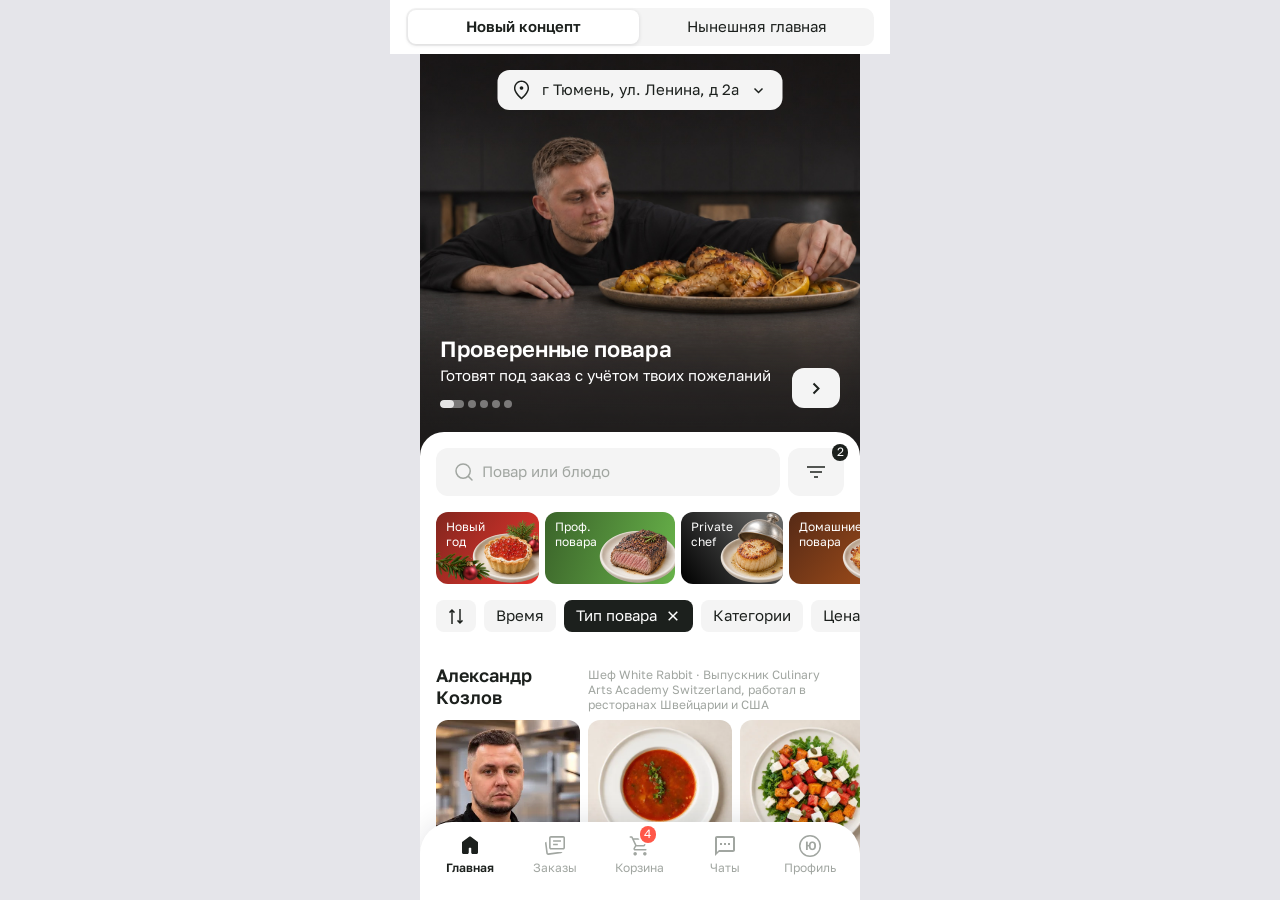
==== commit 298ce431: "Главная: вкладки сравнения с нынешней главной, пин района, тёмный фильтр (pub7)" ====
--- a/glavnaya-ryad-povara/index.html
+++ b/glavnaya-ryad-povara/index.html
@@ -2,210 +2,63 @@
 <html lang="ru">
 <head>
 <meta charset="utf-8">
-<meta name="viewport" content="width=device-width, initial-scale=1, viewport-fit=cover">
-<!-- полоса с часами и батареей — цвета шапки с адресом (2026-11-11); тема меняет его скриптом -->
+<meta name="viewport" content="width=device-width, initial-scale=1">
 <meta name="theme-color" content="#ffffff">
-<title>Главная: ряд повара</title>
-<!-- Концепт главной: Figma «Главная», секция 4780:219049 (2026-11-20) — этаж по кадру 4759:200553
-     (второй вариант 4780:204727 снят, есть в коммите cc2fe8f) и закреплённый адрес (4780:219273). Прежняя вёрстка — в коммитах до 2026-11-20, ещё раньше — arhiv/.
-     Данные поваров — с прода 26.10.26, koncept-ryad-povara/povara.json; станции метро — из макетов, не с прода.
-     Баннер — статичная картинка, собрана из слоёв кадра 4759:200554. -->
+<title>Главная: новый концепт и нынешняя</title>
+<!-- Сравнение для команды (2026-11-23): вкладки «Новый концепт» и «Нынешняя главная».
+     Концепт — koncept.html (#green — зелёная тема, как раньше), нынешняя — снимок прода nyneshnyaya/index.html.
+     Обе страницы живут в своих фреймах: стили прода не задевают концепт, у каждой своя прокрутка,
+     переключение мгновенное и прокрутка не сбрасывается. -->
 <link rel="preconnect" href="https://fonts.googleapis.com">
 <link rel="preconnect" href="https://fonts.gstatic.com" crossorigin>
-<link rel="stylesheet" href="https://fonts.googleapis.com/css2?family=Golos+Text:wght@400;600&family=Yanone+Kaffeesatz:wght@600&display=swap">
-<link rel="stylesheet" href="ds/tokens.css?v=20261123pub6">
-<link rel="stylesheet" href="ds/tab-bar.css?v=20261123pub6">
-<link rel="stylesheet" href="local.css?v=20261123a">
+<link rel="stylesheet" href="https://fonts.googleapis.com/css2?family=Golos+Text:wght@400;600&display=swap">
+<link rel="stylesheet" href="ds/tokens.css?v=20261123pub7">
+<style>
+  html, body { margin: 0; height: 100%; }
+  body { background: #e5e5ea; font: var(--font-body); color: var(--color-text-and-icon); }
+  .cmp { display: flex; flex-direction: column; width: 100%; max-width: 500px; height: 100vh; height: 100dvh; margin: 0 auto; background: var(--cmp-bg, #fff); }
+  .cmp-tabs { flex: none; display: flex; gap: 2px; margin: 8px 16px; padding: 2px; border-radius: 10px; background: var(--color-bg-contrast); }
+  .cmp-tabs button { flex: 1 1 0; min-width: 0; padding: 6px 8px 7px; border: 0; border-radius: 8px; background: none; font: var(--font-body); color: var(--color-text-and-icon); white-space: nowrap; cursor: pointer; }
+  .cmp-tabs button[aria-selected="true"] { background: var(--cmp-bg, #fff); color: var(--color-text-and-icon); font-weight: 600; box-shadow: 0 1px 4px rgba(13, 18, 28, .12); }
+  .cmp-view { position: relative; flex: 1; min-height: 0; }
+  .cmp-view iframe { position: absolute; inset: 0; width: 100%; height: 100%; border: 0; background: #fff; }
+  .cmp-view iframe[aria-hidden="true"] { visibility: hidden; }
+  body[data-theme="green"] { --cmp-bg: #f1f3ef; --color-bg-contrast: #e4e7e3; }
+</style>
 </head>
 <body>
-<div class="app">
-  <div class="screen">
-  <div class="addr"><img src="ic/map-location-dark.svg" alt="" width="24" height="24"><span>г Тюмень, ул. Ленина, д 2а</span><img src="ic/chevron-down-24-dark.svg" alt="" width="24" height="24"></div>
-  <div class="head-bg"></div>
-  <div class="head-bar" hidden></div>
-  <main class="scroll">
-    <!-- Фото баннера стоит на месте, белый лист наезжает на него. Затемнение, текст, кнопка и точки едут с листом.
-         Адрес всегда на экране; при закреплении растягивается на всю ширину над белой панелью (Figma 4780:219273). -->
-    <div class="banner-photo">
-      <img class="banner-img" src="img/banner-v20261121.jpg" alt="">
-      <div class="banner-dim"></div>
-      <div class="banner-top"></div>
-    </div>
-    <section class="banner">
-      <div class="banner-bottom"></div>
-      <div class="offer">
-        <div class="offer-t">
-          <h1>Проверенные повара</h1>
-          <p>Готовят под заказ с учётом твоих пожеланий</p>
-        </div>
-        <div class="offer-foot"><div class="dots"><i class="on"></i><i></i><i></i><i></i><i></i></div></div>
-        <button class="offer-go" type="button" aria-label="Смотреть всех"><img src="ic/chevron-right-bold.svg" alt="" width="24" height="24"></button>
-      </div>
-    </section>
-
-    <section class="sheet">
-      <div class="search-row">
-        <div class="search"><img src="ic/search.svg" alt="" width="24" height="24"><span>Повар или блюдо</span></div>
-        <button class="filter-btn" type="button" aria-label="Фильтры, выбрано 2"><img src="ic/list-filter.svg" alt="" width="24" height="24"><span class="badge">2</span></button>
-      </div>
-      <div class="tiles hs">
-        <a class="tile" href="#" style="width:103px;background:linear-gradient(-55deg,#ea352e,#82261e)"><img src="img/v2/tile-tartaletka.png" alt="" style="--r:-12px;--b:0px"><img class="tile-decor" src="img/v2/tile-vetka.png" alt=""><span>Новый<br>год</span></a>
-        <a class="tile" href="#" style="width:130px;background:linear-gradient(106.5deg,#3b642a,#68b34a)"><img src="img/v2/tile-steik.png" alt="" style="--r:-3px;--b:0px"><span>Проф.<br>повара</span></a>
-        <a class="tile" href="#" style="width:102px;background:linear-gradient(54.8deg,#000,#6c6d6c)"><img src="img/v2/tile-grebeshok.png" alt="" style="--r:-15px;--b:0px"><span>Private<br>chef</span></a>
-        <a class="tile" href="#" style="width:111px;background:linear-gradient(-49.4deg,#a9511a,#562a16)"><img src="img/v2/tile-draniki.png" alt="" style="--r:-21px;--b:0px"><span>Домашние<br>повара</span></a>
-        <a class="tile" href="#" style="width:114px;background:linear-gradient(-57.7deg,#de5025,#782b14)"><img src="img/v2/tile-chizkeik.png" alt="" style="--r:-7px;--b:-2px"><span>Конди-<br>теры</span></a>
-      </div>
-      <div class="filters hs">
-        <button class="chip icon" type="button" aria-label="Сортировка"><img src="ic/sort.svg" alt="" width="24" height="24"></button>
-        <button class="chip" type="button">Время</button>
-        <button class="chip on" type="button">Вид повара<img src="ic/close-small.svg" alt="" width="24" height="24"></button>
-        <button class="chip" type="button">Категории</button>
-        <button class="chip" type="button">Цена</button>
-      </div>
-
-      <!-- Этажи поваров — Figma 4759:200553 -->
-      <div class="cooks">
-        <article class="cook">
-          <a class="cook-head" href="#">
-            <b class="cook-name">Александр Козлов</b><span class="cook-bio"><span class="cook-chef">Шеф White Rabbit</span> · Выпускник Culinary Arts Academy Switzerland, работал в ресторанах Швейцарии и США</span>
-          </a>
-          <div class="dishes hs">
-            <a class="cook-photo" href="#"><img src="img/av-kozlov.webp" alt="Александр Козлов"><span class="photo-rate"><img src="ic/star-fill-16.svg" alt="" width="16" height="16"><span>5.0 <span class="mute">(240) · </span>₽₽<span class="mute">₽</span></span></span></a>
-            <img src="img/emelyanova-1.webp" alt="">
-            <img src="img/emelyanova-2.webp" alt="">
-            <img src="img/emelyanova-3.webp" alt="">
-            <a class="all-dishes" href="#">Все<br>блюда<img src="ic/arrow-right-20.svg" alt="" width="20" height="16"></a>
-          </div>
-          <div class="facts hs">
-            <span class="fact"><img src="ic/clock.svg" alt="" width="24" height="24"><span>Завтра с 11:00</span></span>
-            <span class="fact"><img src="ic/truck.svg" alt="" width="24" height="24"><span>От 540 ₽</span></span>
-            <span class="fact"><img src="ic/metro-msk.svg" alt="Метро" width="24" height="24"><i class="line" style="--line:#3553e8"><b>4</b></i><span>Университет Дружбы Народов</span></span>
-          </div>
-        </article>
-
-        <article class="cook">
-          <a class="cook-head" href="#">
-            <b class="cook-name">Денис Сыс</b><span class="cook-bio">Шеф-повар с 10-летним стажем и международным опытом</span>
-          </a>
-          <div class="dishes hs">
-            <a class="cook-photo" href="#"><img src="img/av-sys.webp" alt="Денис Сыс"><span class="photo-tag"><img src="ic/room-service-16.svg" alt="" width="16" height="16"><span>Private chef</span></span><span class="photo-rate"><img src="ic/star-fill-16.svg" alt="" width="16" height="16"><span>4.9 <span class="mute">(274) · </span>₽₽<span class="mute">₽</span></span></span></a>
-            <img src="img/sys-1.webp" alt="">
-            <img src="img/sys-2.webp" alt="">
-            <img src="img/sys-3.webp" alt="">
-            <a class="all-dishes" href="#">Все<br>блюда<img src="ic/arrow-right-20.svg" alt="" width="20" height="16"></a>
-          </div>
-          <div class="facts hs">
-            <span class="fact"><img src="ic/clock-green.svg" alt="" width="24" height="24"><span>Сегодня с 21:00</span></span>
-            <span class="fact"><img src="ic/truck.svg" alt="" width="24" height="24"><span>От 540 ₽</span></span>
-            <span class="fact"><img src="ic/metro-msk.svg" alt="Метро" width="24" height="24"><i class="line" style="--line:#a1a2a3"><b>9</b></i><span>Бибирево</span></span>
-          </div>
-        </article>
-
-        <a class="interlude" href="#">
-          <img src="img/v2/otbor.png" alt="" width="80" height="80">
-          <span class="interlude-t">
-            <b><span>Как мы отбираем поваров</span><img src="ic/chevron-right-bold.svg" alt="" width="24" height="24"></b>
-            <p>Кого пускаем готовить и что проверяем перед первым заказом</p>
-          </span>
-        </a>
-
-        <article class="cook">
-          <a class="cook-head" href="#">
-            <b class="cook-name">Елена Емельянова</b><span class="cook-bio">Профессиональный повар, стаж более 20 лет</span>
-          </a>
-          <div class="dishes hs">
-            <a class="cook-photo" href="#"><img src="img/av-emelyanova.webp" alt="Елена Емельянова"><span class="photo-rate"><img src="ic/star-fill-16.svg" alt="" width="16" height="16"><span>5.0 <span class="mute">(384) · </span>₽<span class="mute">₽₽</span></span></span></a>
-            <img src="img/kozlov-1.webp" alt="">
-            <img src="img/kozlov-2.webp" alt="">
-            <img src="img/kozlov-3.webp" alt="">
-            <a class="all-dishes" href="#">Все<br>блюда<img src="ic/arrow-right-20.svg" alt="" width="20" height="16"></a>
-          </div>
-          <div class="facts hs">
-            <span class="fact"><img src="ic/clock.svg" alt="" width="24" height="24"><span>Завтра с 11:00</span></span>
-            <span class="fact"><img src="ic/truck.svg" alt="" width="24" height="24"><span>От 540 ₽</span></span>
-            <span class="fact"><img src="ic/metro-msk.svg" alt="Метро" width="24" height="24"><i class="line" style="--line:#ef161e"><b>1</b></i><span>Сокольники</span></span>
-          </div>
-        </article>
-      </div>
-    </section>
-  </main>
+<div class="cmp">
+  <div class="cmp-tabs" role="tablist">
+    <button type="button" role="tab" data-view="koncept" aria-selected="true">Новый концепт</button>
+    <button type="button" role="tab" data-view="nyneshnyaya" aria-selected="false">Нынешняя главная</button>
   </div>
-  <nav class="tab-bar" data-active="home" data-cart="4"></nav>
+  <div class="cmp-view">
+    <iframe id="koncept" title="Новый концепт" aria-hidden="false"></iframe>
+    <iframe id="nyneshnyaya" title="Нынешняя главная" src="nyneshnyaya/index.html" aria-hidden="true"></iframe>
+  </div>
 </div>
-<script src="ds/tab-bar.js?v=20261123pub6"></script>
 <script>
-  // Шапка с адресом. Пока лист далеко, фото темнеет: чем ближе лист к адресу, тем темнее, до 50 %. Когда до верха
-  // листа остаётся 124 px, белый фон поднимается из-под листа быстрее него и доходит до верха, когда лист встаёт
-  // под панель (72 px = 16 + плашка 40 + 16). Дальше адрес закреплён (Figma 4780:219273, 2026-11-20): белая панель
-  // над контентом, за следующие 24 px прокрутки её нижние углы скругляются до 24, проявляется тень, а плашка адреса
-  // растягивается от ширины текста до всей ширины минус 16 по краям — текст по центру, иконки уходят к краям.
-  (function () {
-    var sc = document.querySelector('.scroll'), sheet = document.querySelector('.sheet'), addr = document.querySelector('.addr');
-    var bg = document.querySelector('.head-bg'), bar = document.querySelector('.head-bar'), dim = document.querySelector('.banner-dim');
-    var FROM = 124, TO = 72, R = 24, DIM = .5, start = null, hug = null, queued = false;
-    // Полоса с часами и батареей в мобильном Safari (2026-11-20): после закрепления адреса — белая, символы тёмные.
-    // iOS 15–18 красят её по theme-color и фону страницы (белые, задаёт скрипт темы), iOS 26 — по элементу
-    // position: fixed у верхнего края: это закреплённая панель. Если Safari кладёт страницу под полосу
-    // (viewport-fit=cover), адрес и панель сдвигаются на её высоту — sat берём из вычисленного top плашки адреса.
-    var sat = 0;
-    function update() {
-      queued = false;
-      sat = Math.max(0, parseFloat(getComputedStyle(addr).top) - 16) || 0;
-      TO = 72 + sat; FROM = TO + 52;
-      var t = sheet.getBoundingClientRect().top - sc.getBoundingClientRect().top;
-      if (start === null || sc.scrollTop === 0) start = t + sc.scrollTop;
-      if (hug === null) { addr.style.width = ''; hug = addr.offsetWidth; }
-      dim.style.opacity = DIM * Math.min(1, Math.max(0, (start - t) / (start - FROM)));
-      var p = Math.min(1, Math.max(0, (FROM - t) / (FROM - TO)));
-      var q = Math.min(1, Math.max(0, (TO - t) / R));
-      bg.style.visibility = t >= FROM || q === 1 ? 'hidden' : 'visible';
-      bg.style.transform = 'translateY(' + (FROM * (1 - p)) + 'px)';
-      bg.style.borderRadius = (R * (1 - p)) + 'px ' + (R * (1 - p)) + 'px 0 0';
-      bar.hidden = t > TO;
-      bar.style.borderRadius = '0 0 ' + (R * q) + 'px ' + (R * q) + 'px';
-      bar.style.setProperty('--q', q.toFixed(3));
-      var full = sc.clientWidth - 32;
-      addr.style.width = q > 0 ? (hug + (full - hug) * q) + 'px' : '';
-      sheet.style.borderRadius = (R * (1 - q)) + 'px ' + (R * (1 - q)) + 'px 0 0';
-    }
-    sc.addEventListener('scroll', function () { if (!queued) { queued = true; requestAnimationFrame(update); } }, { passive: true });
-    window.addEventListener('resize', function () { start = null; hug = null; update(); });
-    document.fonts && document.fonts.ready.then(function () { hug = null; update(); });
-    update();
-  })();
-  // Две темы (2026-11-10): зелёная — Figma 4660:14499, тот же концепт, другие цвета. С 2026-11-11 без табов, две ссылки: без хеша белая, #green зелёная.
-  // Цвета — переменными на .app, иконки и сторис с зашитыми цветами — из зелёных копий (ic-green/, img/story-green-*).
-  (function () {
-    var app = document.querySelector('.app');
-    function setTheme() {
-      var green = location.hash === '#green';
-      app.dataset.theme = green ? 'green' : 'white';
-      // полоса с часами и батареей — цвета шапки с адресом: theme-color и фон страницы, по ним браузер её красит
-      var bar = green ? '#f1f3ef' : '#ffffff';
-      document.querySelector('meta[name=theme-color]').content = bar;
-      document.documentElement.style.background = document.body.style.background = bar;
-      document.querySelectorAll('.screen img').forEach(function (img) {
-        if (!img.dataset.src) img.dataset.src = img.getAttribute('src');
-        var src = img.dataset.src;
-        img.setAttribute('src', green ? src.replace(/^ic\//, 'ic-green/').replace(/^img\/story-(\d)/, 'img/story-green-$1') : src);
-      });
-    }
-    window.addEventListener('hashchange', setTheme);
-    setTheme();
-  })();
   // Старые ссылки на #v1 и #v2 ведут в архив
   if (location.hash === '#v1' || location.hash === '#v2') location.replace('arhiv/index.html' + location.hash);
-  // Строка «время · доставка · метро» едет вместе с рядом фото (2026-11-20): сдвигается на столько же, пока не дойдёт
-  // до своего конца — тогда встаёт у правого края, а фото листаются дальше. Обратно так же.
-  document.querySelectorAll('.cook').forEach(function (cook) {
-    var dishes = cook.querySelector('.dishes'), facts = cook.querySelector('.facts');
-    function sync() { facts.scrollLeft = Math.min(dishes.scrollLeft, facts.scrollWidth - facts.clientWidth); }
-    dishes.addEventListener('scroll', sync, { passive: true });
-    window.addEventListener('resize', sync);
-  });
-  // Пока ссылок на экраны повара нет
-  document.querySelectorAll('a[href="#"]').forEach(function (a) {
-    a.addEventListener('click', function (e) { e.preventDefault(); });
+  // #green — зелёная тема концепта: передаём во фрейм, полосу браузера и вкладки красим в её фон
+  var koncept = document.getElementById('koncept');
+  function theme() {
+    var green = location.hash === '#green';
+    document.body.dataset.theme = green ? 'green' : 'white';
+    document.querySelector('meta[name=theme-color]').content = green ? '#f1f3ef' : '#ffffff';
+    var src = 'koncept.html' + (green ? '#green' : '');
+    if (koncept.getAttribute('src') !== src) koncept.setAttribute('src', src);
+  }
+  window.addEventListener('hashchange', theme);
+  theme();
+  document.querySelectorAll('.cmp-tabs button').forEach(function (btn) {
+    btn.addEventListener('click', function () {
+      document.querySelectorAll('.cmp-tabs button').forEach(function (b) {
+        var on = b === btn;
+        b.setAttribute('aria-selected', on);
+        document.getElementById(b.dataset.view).setAttribute('aria-hidden', !on);
+      });
+    });
   });
 </script>
 </body>
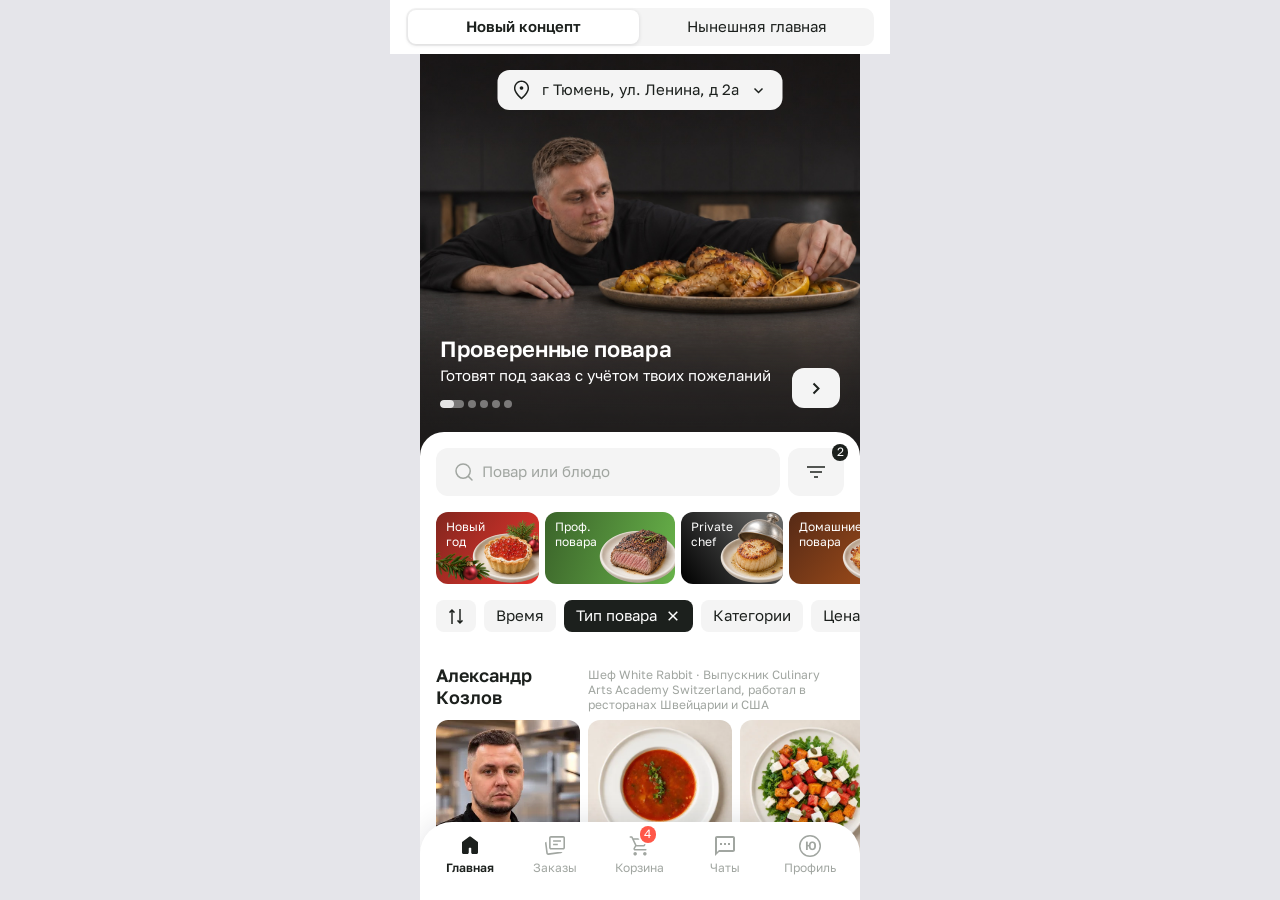
==== commit da30fb02: "Главная: машинка в доставке, без зелёной темы (pub8)" ====
--- a/glavnaya-ryad-povara/index.html
+++ b/glavnaya-ryad-povara/index.html
@@ -6,24 +6,23 @@
 <meta name="theme-color" content="#ffffff">
 <title>Главная: новый концепт и нынешняя</title>
 <!-- Сравнение для команды (2026-11-23): вкладки «Новый концепт» и «Нынешняя главная».
-     Концепт — koncept.html (#green — зелёная тема, как раньше), нынешняя — снимок прода nyneshnyaya/index.html.
+     Концепт — koncept.html, нынешняя — снимок прода nyneshnyaya/index.html.
      Обе страницы живут в своих фреймах: стили прода не задевают концепт, у каждой своя прокрутка,
      переключение мгновенное и прокрутка не сбрасывается. -->
 <link rel="preconnect" href="https://fonts.googleapis.com">
 <link rel="preconnect" href="https://fonts.gstatic.com" crossorigin>
 <link rel="stylesheet" href="https://fonts.googleapis.com/css2?family=Golos+Text:wght@400;600&display=swap">
-<link rel="stylesheet" href="ds/tokens.css?v=20261123pub7">
+<link rel="stylesheet" href="ds/tokens.css?v=20261123pub8">
 <style>
   html, body { margin: 0; height: 100%; }
   body { background: #e5e5ea; font: var(--font-body); color: var(--color-text-and-icon); }
-  .cmp { display: flex; flex-direction: column; width: 100%; max-width: 500px; height: 100vh; height: 100dvh; margin: 0 auto; background: var(--cmp-bg, #fff); }
+  .cmp { display: flex; flex-direction: column; width: 100%; max-width: 500px; height: 100vh; height: 100dvh; margin: 0 auto; background: #fff; }
   .cmp-tabs { flex: none; display: flex; gap: 2px; margin: 8px 16px; padding: 2px; border-radius: 10px; background: var(--color-bg-contrast); }
   .cmp-tabs button { flex: 1 1 0; min-width: 0; padding: 6px 8px 7px; border: 0; border-radius: 8px; background: none; font: var(--font-body); color: var(--color-text-and-icon); white-space: nowrap; cursor: pointer; }
-  .cmp-tabs button[aria-selected="true"] { background: var(--cmp-bg, #fff); color: var(--color-text-and-icon); font-weight: 600; box-shadow: 0 1px 4px rgba(13, 18, 28, .12); }
+  .cmp-tabs button[aria-selected="true"] { background: #fff; color: var(--color-text-and-icon); font-weight: 600; box-shadow: 0 1px 4px rgba(13, 18, 28, .12); }
   .cmp-view { position: relative; flex: 1; min-height: 0; }
   .cmp-view iframe { position: absolute; inset: 0; width: 100%; height: 100%; border: 0; background: #fff; }
   .cmp-view iframe[aria-hidden="true"] { visibility: hidden; }
-  body[data-theme="green"] { --cmp-bg: #f1f3ef; --color-bg-contrast: #e4e7e3; }
 </style>
 </head>
 <body>
@@ -33,24 +32,13 @@
     <button type="button" role="tab" data-view="nyneshnyaya" aria-selected="false">Нынешняя главная</button>
   </div>
   <div class="cmp-view">
-    <iframe id="koncept" title="Новый концепт" aria-hidden="false"></iframe>
+    <iframe id="koncept" title="Новый концепт" src="koncept.html" aria-hidden="false"></iframe>
     <iframe id="nyneshnyaya" title="Нынешняя главная" src="nyneshnyaya/index.html" aria-hidden="true"></iframe>
   </div>
 </div>
 <script>
   // Старые ссылки на #v1 и #v2 ведут в архив
   if (location.hash === '#v1' || location.hash === '#v2') location.replace('arhiv/index.html' + location.hash);
-  // #green — зелёная тема концепта: передаём во фрейм, полосу браузера и вкладки красим в её фон
-  var koncept = document.getElementById('koncept');
-  function theme() {
-    var green = location.hash === '#green';
-    document.body.dataset.theme = green ? 'green' : 'white';
-    document.querySelector('meta[name=theme-color]').content = green ? '#f1f3ef' : '#ffffff';
-    var src = 'koncept.html' + (green ? '#green' : '');
-    if (koncept.getAttribute('src') !== src) koncept.setAttribute('src', src);
-  }
-  window.addEventListener('hashchange', theme);
-  theme();
   document.querySelectorAll('.cmp-tabs button').forEach(function (btn) {
     btn.addEventListener('click', function () {
       document.querySelectorAll('.cmp-tabs button').forEach(function (b) {
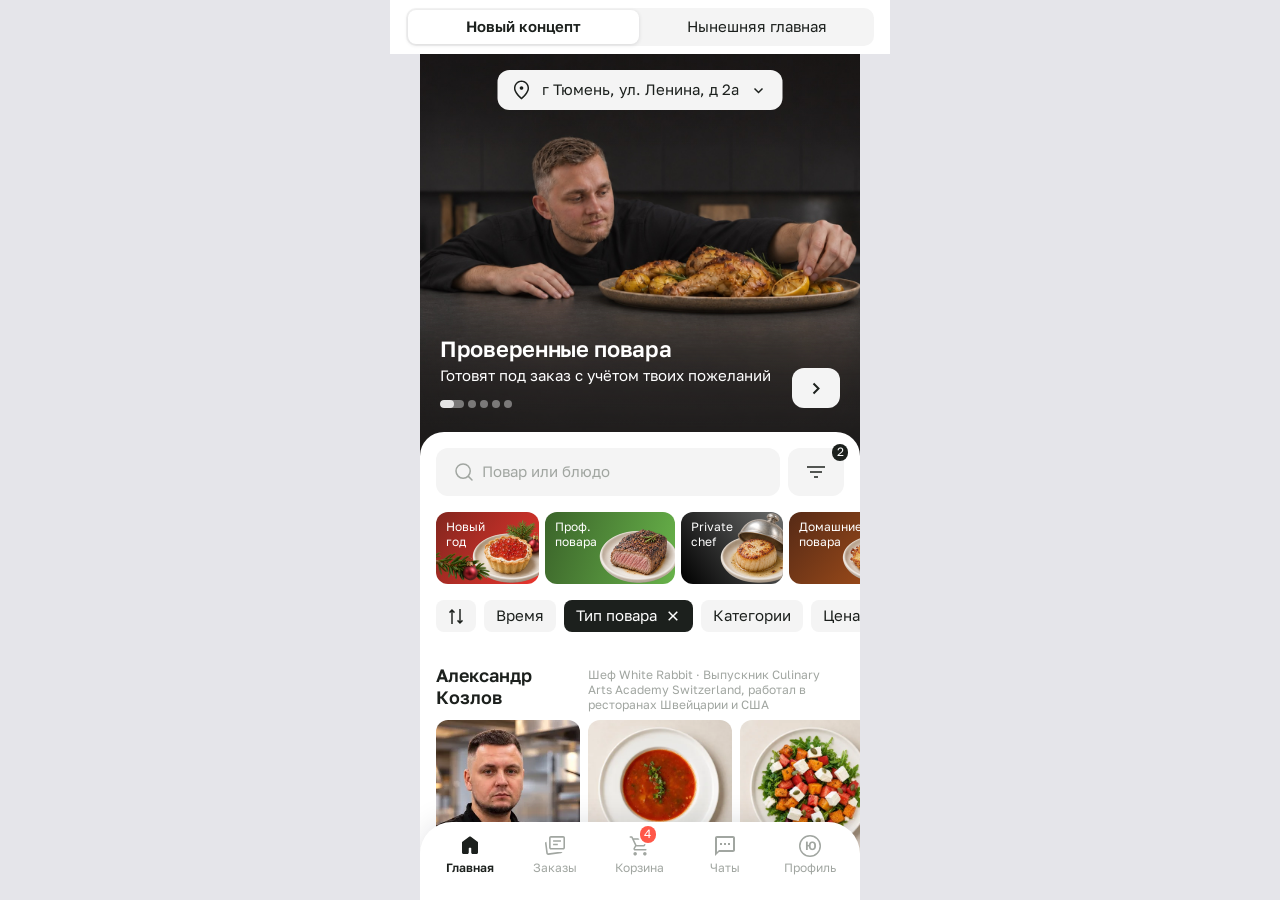
==== commit 939d4691: "Главная: вкладки сравнения не закреплены (pub9)" ====
--- a/glavnaya-ryad-povara/index.html
+++ b/glavnaya-ryad-povara/index.html
@@ -8,15 +8,16 @@
 <!-- Сравнение для команды (2026-11-23): вкладки «Новый концепт» и «Нынешняя главная».
      Концепт — koncept.html, нынешняя — снимок прода nyneshnyaya/index.html.
      Обе страницы живут в своих фреймах: стили прода не задевают концепт, у каждой своя прокрутка,
-     переключение мгновенное и прокрутка не сбрасывается. -->
+     переключение мгновенное и прокрутка не сбрасывается.
+     Вкладки не закреплены (2026-11-23): стоят только вверху и уезжают вместе с прокруткой открытой страницы. -->
 <link rel="preconnect" href="https://fonts.googleapis.com">
 <link rel="preconnect" href="https://fonts.gstatic.com" crossorigin>
 <link rel="stylesheet" href="https://fonts.googleapis.com/css2?family=Golos+Text:wght@400;600&display=swap">
-<link rel="stylesheet" href="ds/tokens.css?v=20261123pub8">
+<link rel="stylesheet" href="ds/tokens.css?v=20261123pub9">
 <style>
   html, body { margin: 0; height: 100%; }
   body { background: #e5e5ea; font: var(--font-body); color: var(--color-text-and-icon); }
-  .cmp { display: flex; flex-direction: column; width: 100%; max-width: 500px; height: 100vh; height: 100dvh; margin: 0 auto; background: #fff; }
+  .cmp { display: flex; flex-direction: column; width: 100%; max-width: 500px; height: 100vh; height: 100dvh; margin: 0 auto; overflow: hidden; background: #fff; }
   .cmp-tabs { flex: none; display: flex; gap: 2px; margin: 8px 16px; padding: 2px; border-radius: 10px; background: var(--color-bg-contrast); }
   .cmp-tabs button { flex: 1 1 0; min-width: 0; padding: 6px 8px 7px; border: 0; border-radius: 8px; background: none; font: var(--font-body); color: var(--color-text-and-icon); white-space: nowrap; cursor: pointer; }
   .cmp-tabs button[aria-selected="true"] { background: #fff; color: var(--color-text-and-icon); font-weight: 600; box-shadow: 0 1px 4px rgba(13, 18, 28, .12); }
@@ -46,7 +47,35 @@
         b.setAttribute('aria-selected', on);
         document.getElementById(b.dataset.view).setAttribute('aria-hidden', !on);
       });
+      active = btn.dataset.view;
+      fold();
     });
+  });
+  // Вкладки не закреплены: пока открытая страница прокручена меньше их высоты, они уезжают вверх на столько же,
+  // дальше спрятаны совсем. Прокрутка у каждой страницы своя — внутри фрейма; у концепта она в .scroll.
+  var tabs = document.querySelector('.cmp-tabs'), active = 'koncept';
+  function scroller(id) {
+    try {
+      var d = document.getElementById(id).contentDocument;
+      return id === 'koncept' ? d.querySelector('.scroll') : d.scrollingElement;
+    } catch (e) { return null; }
+  }
+  // Сдвиг пишем прямо в обработчике прокрутки: она и так приходит раз в кадр, а requestAnimationFrame
+  // в родительском окне отстаёт от прокрутки внутри фрейма.
+  function fold() {
+    var sc = scroller(active), top = sc ? sc.scrollTop : 0, h = tabs.offsetHeight + 16;
+    tabs.style.marginTop = (8 - Math.min(Math.max(top, 0), h)) + 'px';
+  }
+  ['koncept', 'nyneshnyaya'].forEach(function (id) {
+    var frame = document.getElementById(id);
+    function hook() {
+      var sc = scroller(id);
+      if (!sc) return;
+      (id === 'koncept' ? sc : frame.contentWindow).addEventListener('scroll', fold, { passive: true });
+      fold();
+    }
+    frame.addEventListener('load', hook);
+    if (frame.contentDocument && frame.contentDocument.readyState === 'complete') hook();
   });
 </script>
 </body>
